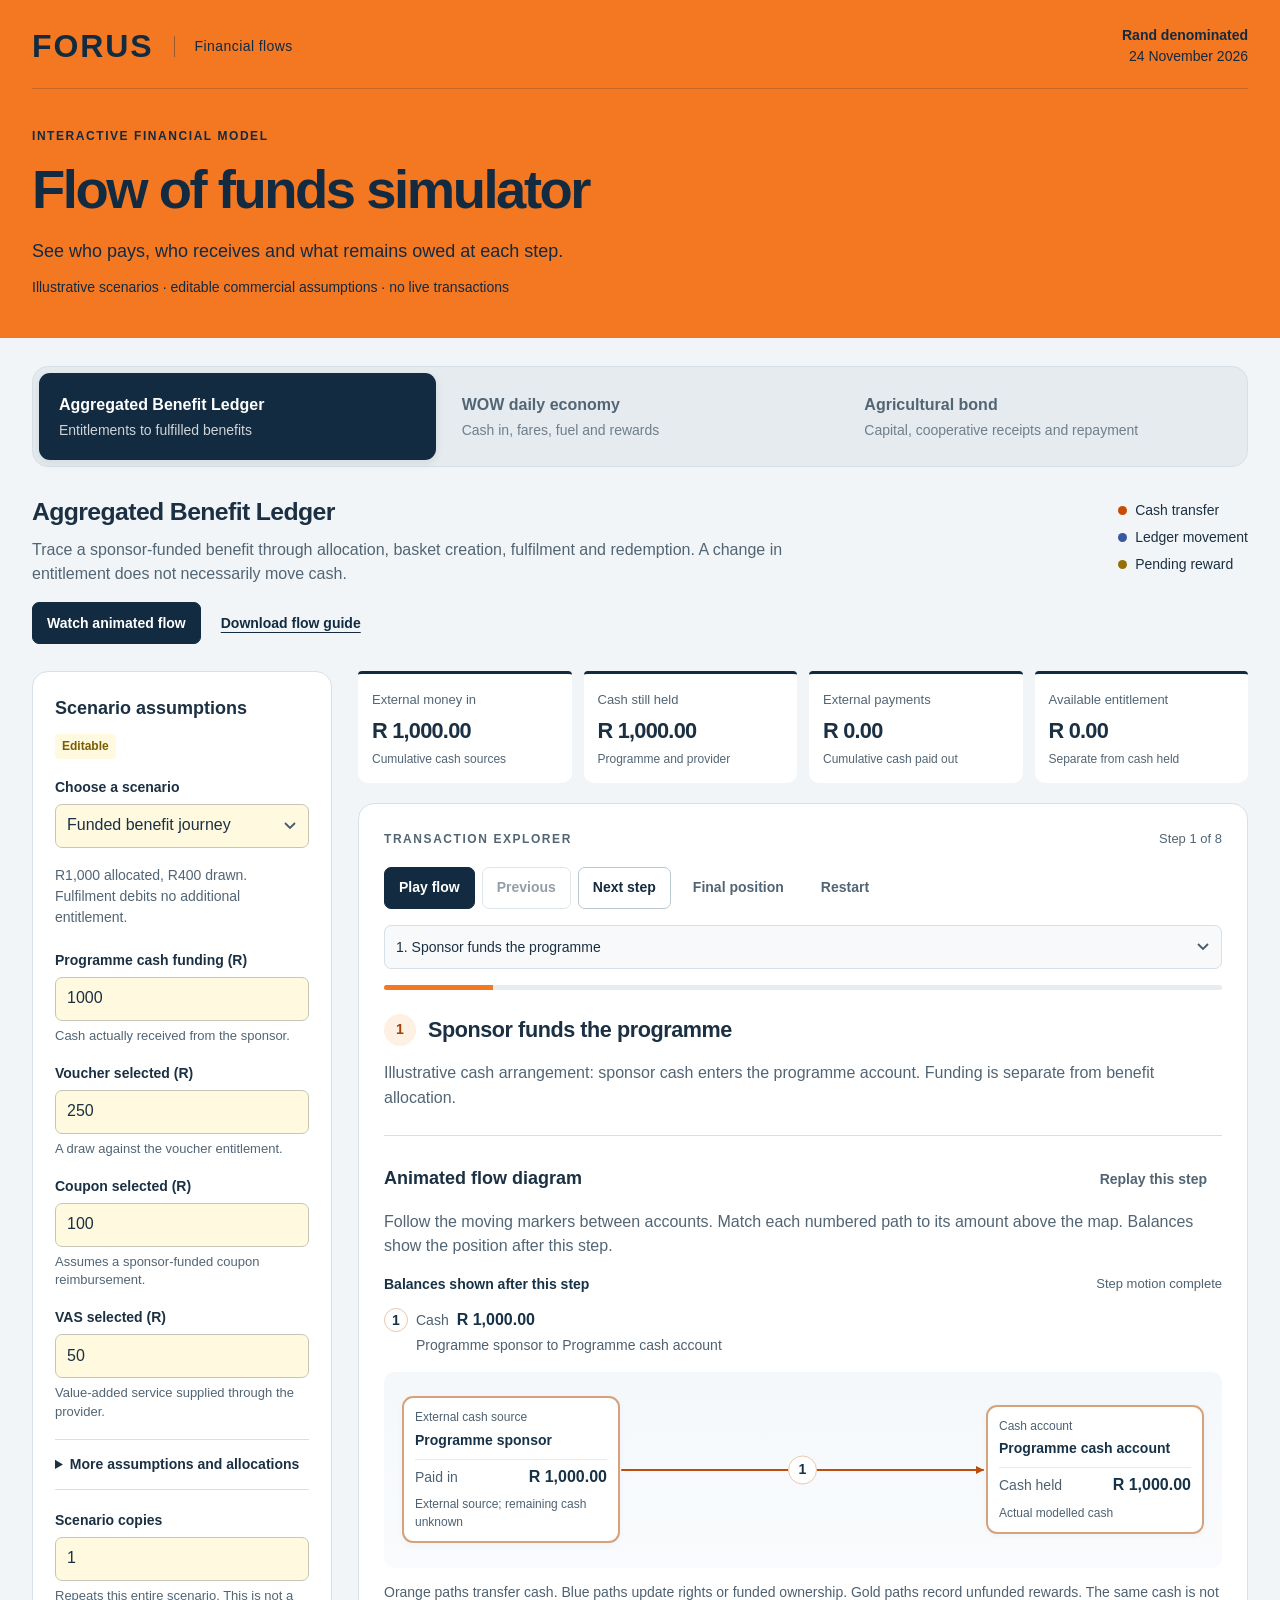
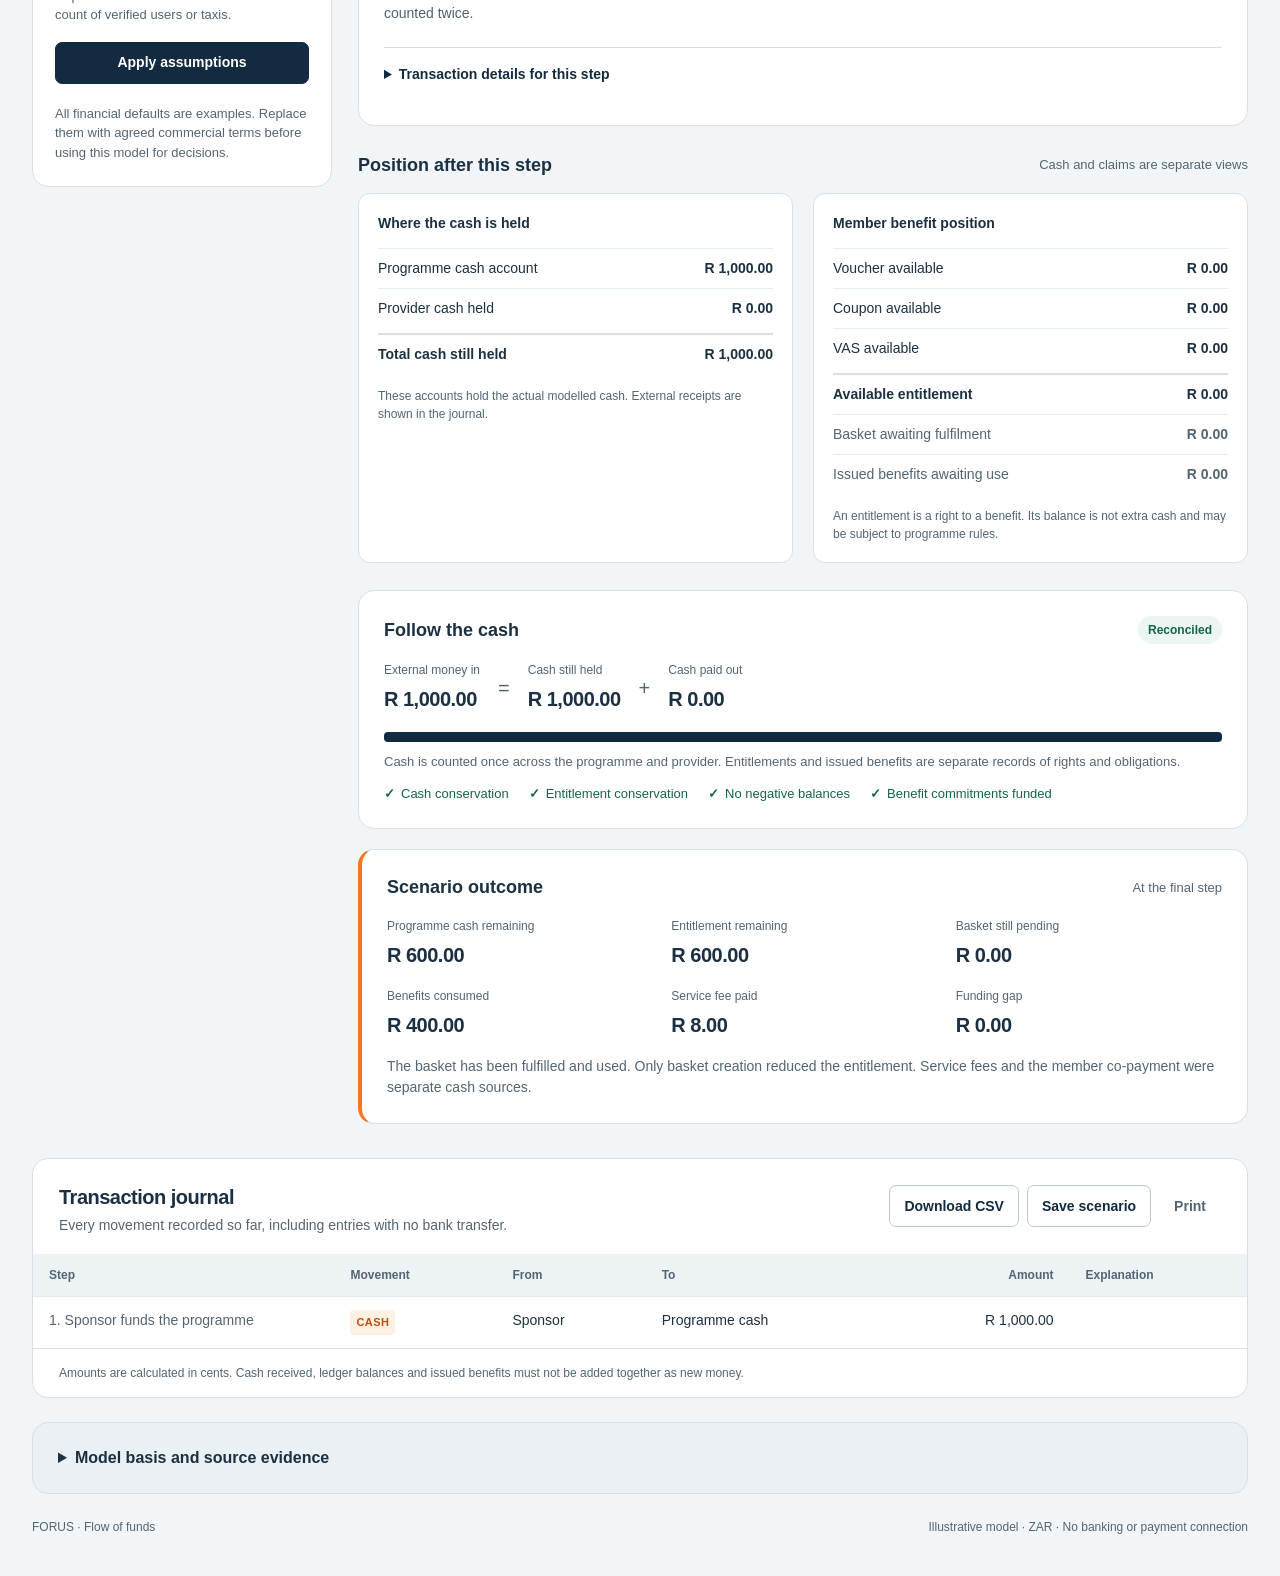
==== index.html @ b3a37498 "Publish the FORUS Flow of Funds Simulator on GitHub Pages" ====
<!doctype html>
<html lang="en-ZA">
<head>
  <meta charset="utf-8">
  <meta name="viewport" content="width=device-width, initial-scale=1">
  <meta name="theme-color" content="#f47721">
  <meta name="description" content="Explore the actual movement of money and the separate ledger movements in illustrative FORUS benefit, WOW and agricultural bond scenarios.">
  <title>FORUS Flow of Funds Simulator</title>
  <link rel="stylesheet" href="styles.css">
  <link rel="stylesheet" href="diagram.css">
  <script src="model.js" defer></script>
  <script src="bond-model.js" defer></script>
  <script src="diagram.js" defer></script>
  <script src="app.js" defer></script>
</head>
<body>
<header class="masthead">
  <div class="header-inner">
    <a class="brand" href="#benefit" aria-label="FORUS funds flow simulator">FORUS<span>Financial flows</span></a>
    <div class="header-context"><span id="header-currency">Rand denominated</span><span>24 November 2026</span></div>
  </div>
  <div class="hero">
    <p class="eyebrow">Interactive financial model</p>
    <h1>Flow of funds simulator</h1>
    <p class="hero-sub">See who pays, who receives and what remains owed at each step.</p>
    <p class="disclosure">Illustrative scenarios · editable commercial assumptions · no live transactions</p>
  </div>
</header>
<main class="workspace">
  <nav class="model-tabs" aria-label="Financial model">
    <button id="tab-benefit" class="model-tab active" type="button" data-model="benefit" aria-pressed="true"><span>Aggregated Benefit Ledger<small>Entitlements to fulfilled benefits</small></span></button>
    <button id="tab-wow" class="model-tab" type="button" data-model="wow" aria-pressed="false"><span>WOW daily economy<small>Cash in, fares, fuel and rewards</small></span></button>
    <button id="tab-bond" class="model-tab" type="button" data-model="bond" aria-pressed="false"><span>Agricultural bond<small>Capital, cooperative receipts and repayment</small></span></button>
  </nav>
  <section class="model-intro" aria-labelledby="model-heading">
    <div><h2 id="model-heading">Aggregated Benefit Ledger</h2><p id="model-description"></p><div class="intro-actions"><button id="watch-flow" class="button primary" type="button" aria-controls="flow-diagram">Watch animated flow</button><a id="guide-link" class="guide-link" href="docs/FORUS_Aggregated_Benefit_Ledger_Funds_Flow.docx" download>Download flow guide</a></div></div>
    <div class="model-key"><span><i class="key-dot cash"></i>Cash transfer</span><span><i class="key-dot ledger"></i>Ledger movement</span><span><i class="key-dot pending"></i><span id="pending-legend">Pending reward</span></span></div>
  </section>
  <div class="layout">
    <aside class="assumptions" aria-labelledby="assumption-heading">
      <div class="section-heading"><h3 id="assumption-heading">Scenario assumptions</h3><span class="editable-tag">Editable</span></div>
      <label class="field bond-view-field" id="bond-view-field" hidden><span>Bond view</span><select id="bond-view"><option value="portfolio">Five-year portfolio waterfall</option><option value="facility">Cooperative facility flow</option></select></label>
      <label class="field preset-field"><span>Choose a scenario</span><select id="preset-select"></select></label>
      <p class="field-help" id="preset-help"></p>
      <form id="inputs-form" novalidate>
        <div id="primary-inputs"></div>
        <details id="advanced-details"><summary>More assumptions and allocations</summary><div id="advanced-inputs"></div></details>
        <div class="field" id="multiplier-field"><label for="input-multiplier">Scenario copies</label><input id="input-multiplier" name="multiplier" type="number" min="1" max="100000" step="1" inputmode="numeric" value="1"><small>Repeats this entire scenario. This is not a count of verified users or taxis.</small></div>
        <button class="button primary apply-button" type="submit">Apply assumptions</button>
      </form>
      <div id="input-errors" class="validation-error" role="alert" hidden></div>
      <p id="dirty-message" class="dirty-message" aria-live="polite" hidden>Assumptions changed. Apply to recalculate.</p>
      <p class="assumption-note" id="assumption-note">All financial defaults are examples. Replace them with agreed commercial terms before using this model for decisions.</p>
    </aside>
    <div class="explorer">
      <section class="metric-grid" id="metrics" aria-label="Position at this step"></section>
      <section class="step-card" aria-labelledby="step-title">
        <div class="step-topline"><span class="section-label">Transaction explorer</span><span class="step-counter" id="step-counter"></span></div>
        <div class="step-controls">
          <button class="button primary" id="play-button" type="button">Play flow</button>
          <button class="button" id="previous-button" type="button">Previous</button>
          <button class="button" id="next-button" type="button">Next step</button>
          <button class="button quiet" id="finish-button" type="button">Final position</button>
          <button class="button quiet" id="reset-button" type="button">Restart</button>
        </div>
        <label class="step-picker"><span class="sr-only">Jump to a transaction step</span><select id="step-select"></select></label>
        <div class="progress-track" role="progressbar" id="step-progress" aria-label="Flow progress" aria-valuemin="0" aria-valuemax="100" aria-valuenow="0"><div id="progress-fill"></div></div>
        <div class="current-step" aria-live="polite" aria-atomic="true">
          <div class="step-heading-row"><span class="step-number" id="step-number">1</span><h3 id="step-title"></h3></div>
          <p id="step-description"></p>
        </div>
        <section class="flow-diagram-section" aria-labelledby="diagram-heading">
          <div class="diagram-heading-row"><h4 id="diagram-heading">Animated flow diagram</h4><button class="button quiet" id="replay-diagram" type="button">Replay this step</button></div>
          <p class="diagram-introduction">Follow the moving markers between accounts. Match each numbered path to its amount above the map. Balances show the position after this step.</p>
          <div id="flow-diagram"></div>
        </section>
        <details class="movement-details"><summary>Transaction details for this step</summary><div id="movement-lanes"></div></details>
      </section>
      <section class="position-section" aria-labelledby="position-heading">
        <div class="section-heading"><h3 id="position-heading">Position after this step</h3><span class="section-caption">Cash and claims are separate views</span></div>
        <div id="balance-panels" class="balance-panels"></div>
      </section>
      <section class="reconciliation" aria-labelledby="reconciliation-heading">
        <div class="section-heading"><h3 id="reconciliation-heading">Follow the cash</h3><span id="reconciliation-badge" class="status-badge"></span></div>
        <div id="cash-equation" class="cash-equation"></div>
        <div class="cash-bar" id="cash-bar" aria-label="Disposition of cumulative cash received"></div>
        <p id="reconciliation-note" class="secondary"></p>
        <div id="check-list" class="check-list"></div>
      </section>
      <section class="outcome" aria-labelledby="outcome-heading">
        <div class="section-heading"><h3 id="outcome-heading">Scenario outcome</h3><span class="section-caption">At the final step</span></div>
        <div id="outcome-summary"></div>
      </section>
    </div>
  </div>
  <section class="annual-section" id="annual-section" aria-labelledby="annual-heading" hidden>
    <div class="journal-header"><div><h2 id="annual-heading">Five-year waterfall</h2><p id="annual-description"></p></div><span class="annual-units">USD · Full scenario</span></div>
    <div id="annual-summary" class="annual-summary"></div>
    <div class="table-scroll"><table class="annual-table"><thead id="annual-head"></thead><tbody id="annual-body"></tbody></table></div>
    <p class="journal-footnote" id="annual-footnote"></p>
  </section>
  <section class="journal-section" aria-labelledby="journal-heading">
    <div class="journal-header"><div><h2 id="journal-heading">Transaction journal</h2><p>Every movement recorded so far, including entries with no bank transfer.</p></div><div class="export-actions"><button class="button" id="export-csv" type="button">Download CSV</button><button class="button" id="export-json" type="button">Save scenario</button><button class="button quiet" id="print-button" type="button">Print</button></div></div>
    <div class="table-scroll"><table class="journal-table"><thead><tr><th>Step</th><th>Movement</th><th>From</th><th>To</th><th class="amount-cell">Amount</th><th>Explanation</th></tr></thead><tbody id="journal-body"></tbody></table></div>
    <p class="journal-footnote">Amounts are calculated in cents. Cash received, ledger balances and issued benefits must not be added together as new money.</p>
  </section>
  <details class="method-section"><summary>Model basis and source evidence</summary><div id="source-content"></div></details>
  <footer class="page-footer"><span>FORUS · Flow of funds</span><span id="footer-currency">Illustrative model · ZAR · No banking or payment connection</span></footer>
</main>
<noscript>This simulator requires JavaScript. No payments are processed.</noscript>
</body>
</html>
---- styles.css ----
:root{--orange:#f47721;--orange-dark:#a34106;--navy:#122b40;--ink:#1b3042;--muted:#526574;--border:#d7e0e7;--background:#f2f5f7;--panel:#fff;--cash:#c64d06;--cash-soft:#fff0e4;--ledger:#3658a0;--ledger-soft:#eef2fb;--pending:#94700b;--pending-soft:#fff7d7;--good:#17634b;--good-soft:#eaf6ef;--error:#9a2525;--input:#fff9df;--radius:16px}*{box-sizing:border-box}html{scroll-behavior:smooth}body{margin:0;background:var(--background);color:var(--ink);font:400 16px/1.5 Arial,Helvetica,sans-serif}button,input,select{font:inherit}button,a,input,select,summary{touch-action:manipulation}button,a{-webkit-tap-highlight-color:transparent}button:focus-visible,a:focus-visible,input:focus-visible,select:focus-visible,summary:focus-visible{outline:3px solid #345d9b;outline-offset:3px}button{cursor:pointer}button:disabled{cursor:default;opacity:.45}a{color:inherit}h1,h2,h3,p{margin-top:0}h1{font-size:clamp(2rem,4.4vw,3.4rem);line-height:1.1;letter-spacing:-.045em;margin-bottom:18px}h2{font-size:1.55rem;line-height:1.25;letter-spacing:-.025em;margin-bottom:10px}h3{font-size:1.125rem;line-height:1.35;margin-bottom:0}p{margin-bottom:14px}small{font-size:.875rem;line-height:1.45}.masthead{background:var(--orange);color:var(--navy)}.header-inner,.hero,.workspace{width:min(1360px,calc(100% - 64px));margin:auto}.header-inner{padding:25px 0 21px;display:flex;align-items:center;justify-content:space-between;border-bottom:1px solid #152c4033;gap:24px}.brand{text-decoration:none;font-size:2rem;font-weight:800;letter-spacing:.06em;line-height:1;display:flex;align-items:center;gap:20px}.brand span{font-size:.875rem;font-weight:400;letter-spacing:.03em;border-left:1px solid #17304466;padding-left:20px;line-height:1.5}.header-context{text-align:right;font-size:.875rem;font-weight:700}.header-context span{display:block;font-weight:400}.hero{padding-top:38px;padding-bottom:40px}.eyebrow,.section-label{text-transform:uppercase;font-size:.75rem;font-weight:700;letter-spacing:.13em;margin-bottom:15px}.hero-sub{font-size:1.125rem;margin-bottom:12px;max-width:720px}.disclosure{font-size:.875rem;line-height:1.5;margin-bottom:0}.workspace{padding-top:28px}.model-tabs{display:grid;grid-template-columns:1fr 1fr;background:#e5ebef;border:1px solid var(--border);padding:6px;border-radius:var(--radius);gap:6px}.model-tab{display:flex;gap:17px;align-items:center;text-align:left;color:var(--muted);border:0;padding:20px;background:transparent;border-radius:11px;font-weight:700;font-size:1rem}.model-tab.active{background:var(--navy);color:#fff;box-shadow:0 3px 10px #122b4015}.model-tab small{display:block;font-weight:400;opacity:.8;margin-top:3px}.tab-index{font-size:.875rem;display:grid;place-items:center;min-width:36px;min-height:36px;border:1px solid currentColor;border-radius:50%;opacity:.8}.model-intro{display:flex;align-items:flex-start;justify-content:space-between;gap:30px;padding:30px 0 26px}.model-intro p{max-width:760px;margin-bottom:0;color:var(--muted)}.model-key{display:flex;flex-direction:column;gap:6px;flex-shrink:0;font-size:.875rem;padding-top:3px}.model-key span{display:flex;align-items:center;gap:8px}.key-dot{width:9px;height:9px;display:inline-block;border-radius:50%}.key-dot.cash{background:var(--cash)}.key-dot.ledger{background:var(--ledger)}.key-dot.pending{background:var(--pending)}.layout{display:grid;grid-template-columns:300px minmax(0,1fr);gap:26px;align-items:start}.assumptions{background:var(--panel);padding:24px 22px;border:1px solid var(--border);border-radius:var(--radius)}.section-heading{display:flex;justify-content:space-between;align-items:center;gap:14px;margin-bottom:18px;flex-wrap:wrap}.editable-tag{font-size:.75rem;line-height:1.2;font-weight:700;color:#795d00;background:var(--input);padding:5px 7px;border-radius:4px}.field{display:block;margin:0 0 17px;min-width:0}.field>span,.field>label,.field label{font-size:.875rem;display:block;font-weight:700;margin-bottom:6px}.field small{display:block;color:var(--muted);margin-top:6px;font-size:.8125rem}.field input,.field select,.step-picker select{display:block;width:100%;min-width:0;border:1px solid #c7c6b5;border-radius:7px;background:var(--input);color:var(--ink);padding:10px 11px;min-height:44px;line-height:1.3}.field select,.step-picker select{appearance:none;padding-right:35px;background-image:url("data:image/svg+xml,%3Csvg xmlns='http://www.w3.org/2000/svg' width='12' height='8'%3E%3Cpath d='m1 1 5 5 5-5' fill='none' stroke='%23475b6d' stroke-width='1.8'/%3E%3C/svg%3E");background-repeat:no-repeat;background-position:right 12px center}.field-help{font-size:.875rem;color:var(--muted);margin:0 0 22px}.field-grid{display:grid;grid-template-columns:1fr 1fr;gap:12px}.field-grid .field{margin-bottom:15px}.assumptions details{border-top:1px solid var(--border);border-bottom:1px solid var(--border);padding:14px 0;margin:7px 0 20px}.assumptions summary{font-weight:700;font-size:.875rem;cursor:pointer}.assumptions details[open] summary{margin-bottom:18px}.input-group-title{margin:6px 0 14px;font-size:.875rem;font-weight:700;color:var(--muted)}.button{display:inline-flex;align-items:center;justify-content:center;gap:8px;min-height:42px;border:1px solid #bac8d1;background:#fff;color:var(--navy);border-radius:7px;padding:9px 14px;font-weight:700;font-size:.875rem;line-height:1.35;white-space:normal}.button:hover:not(:disabled){background:#f0f4f7}.button.primary{background:var(--navy);color:#fff;border-color:var(--navy)}.button.primary:hover:not(:disabled){background:#294558}.button.quiet{border-color:transparent;background:transparent;color:var(--muted)}.button.quiet:hover:not(:disabled){background:#e9eef2}.apply-button{width:100%}.assumption-note{font-size:.8125rem;color:var(--muted);margin:20px 0 0}.dirty-message{color:#805600;font-size:.875rem;margin:15px 0 0}.validation-error{background:#fff2f2;border-left:3px solid var(--error);padding:13px;color:var(--error);font-size:.875rem;margin-top:16px}.validation-error ul{padding-left:18px;margin:0}.explorer{min-width:0}.metric-grid{display:grid;grid-template-columns:repeat(4,minmax(0,1fr));gap:12px;margin-bottom:20px}.metric{border-top:3px solid var(--navy);background:#fff;padding:16px 14px 15px;border-radius:4px 4px 10px 10px;min-width:0}.metric-label{display:block;color:var(--muted);font-size:.8125rem;margin-bottom:7px;min-height:20px}.metric-value{font-size:clamp(1.05rem,1.7vw,1.65rem);font-weight:700;letter-spacing:-.035em;display:block;overflow-wrap:anywhere;font-variant-numeric:tabular-nums;line-height:1.25}.metric-note{font-size:.75rem;color:var(--muted);display:block;margin-top:6px}.step-card,.reconciliation,.outcome{background:var(--panel);border:1px solid var(--border);border-radius:var(--radius);padding:25px}.step-topline{display:flex;justify-content:space-between;align-items:center;gap:15px}.step-topline .section-label{margin-bottom:0;color:var(--muted)}.step-counter{font-size:.8125rem;color:var(--muted);white-space:nowrap}.step-controls{display:flex;flex-wrap:wrap;gap:7px;margin-top:18px;margin-bottom:16px}.step-picker select{background-color:#f7f9fa;border-color:var(--border);font-size:.875rem}.progress-track{height:5px;background:#e6edf1;border-radius:3px;margin:16px 0 24px;overflow:hidden}.progress-track>div{height:100%;background:var(--orange);transition:width .25s ease;min-width:0}.step-heading-row{display:flex;gap:12px;align-items:center;margin-bottom:14px}.step-heading-row h3{font-size:1.35rem;letter-spacing:-.02em}.step-number{display:grid;place-items:center;min-width:32px;height:32px;border-radius:50%;background:var(--cash-soft);color:var(--orange-dark);font-size:.875rem;font-weight:700}.current-step>p{color:var(--muted);margin-bottom:22px;line-height:1.6}.movement-lane{margin-top:20px}.lane-label{font-size:.8125rem;font-weight:700;display:flex;align-items:center;gap:8px;margin-bottom:10px}.lane-label.cash{color:var(--cash)}.lane-label.ledger{color:var(--ledger)}.lane-label.pending{color:var(--pending)}.lane-label .key-dot{width:7px;height:7px}.transfer{display:grid;grid-template-columns:minmax(0,1fr) minmax(90px,.5fr) minmax(0,1fr);align-items:center;gap:10px;padding:14px 16px;background:#f4f7f9;border-radius:8px;margin-bottom:9px}.transfer.cash{background:var(--cash-soft)}.transfer.ledger{background:var(--ledger-soft)}.transfer.pending{background:var(--pending-soft)}.transfer-party{font-size:.875rem;line-height:1.4;overflow-wrap:anywhere}.transfer-party small{display:block;text-transform:uppercase;font-size:.625rem;letter-spacing:.1em;color:var(--muted);margin-bottom:4px}.transfer-route{text-align:center;color:var(--navy);position:relative;min-width:0}.transfer-route strong{display:block;font-size:.95rem;line-height:1.3;font-variant-numeric:tabular-nums;overflow-wrap:anywhere}.route-line{display:block;height:1px;background:currentColor;position:relative;margin:9px 8px 4px;opacity:.55}.route-line:after{content:"";width:5px;height:5px;border-right:1px solid currentColor;border-top:1px solid currentColor;transform:rotate(45deg);position:absolute;right:0;top:-2px}.transfer-note{grid-column:1/-1;font-size:.8125rem;color:var(--muted);margin:0;line-height:1.45}.no-movement{font-size:.875rem;color:var(--muted);padding:13px 0;margin-bottom:0;border-bottom:1px solid var(--border)}.balance-panels{display:grid;grid-template-columns:1fr 1fr;gap:20px}.position-section{margin:27px 0}.position-section .section-heading{margin-bottom:16px}.section-caption{font-size:.8125rem;color:var(--muted)}.balance-panel{background:#fff;border:1px solid var(--border);border-radius:12px;padding:19px}.balance-panel h4{font-size:.875rem;margin:0 0 14px;font-weight:700}.balance-row{display:flex;justify-content:space-between;gap:14px;padding:9px 0;border-top:1px solid #e6edf1;font-size:.875rem;align-items:start}.balance-row strong{font-weight:700;font-variant-numeric:tabular-nums;white-space:nowrap}.balance-row span{min-width:0}.balance-row.secondary-row{color:var(--muted)}.balance-row.total-row{font-weight:700;border-top:2px solid var(--border);margin-top:5px}.panel-note{font-size:.75rem;color:var(--muted);margin:13px 0 0}.reconciliation{margin-bottom:20px}.status-badge{font-size:.75rem;font-weight:700;display:inline-block;border-radius:20px;padding:5px 10px;background:var(--good-soft);color:var(--good)}.status-badge.warn{background:var(--pending-soft);color:#7b5c04}.cash-equation{display:flex;align-items:center;gap:18px;flex-wrap:wrap}.equation-value{display:flex;flex-direction:column;gap:4px}.equation-value small{font-size:.75rem;color:var(--muted)}.equation-value strong{font-size:1.25rem;font-variant-numeric:tabular-nums;letter-spacing:-.025em}.equation-symbol{font-size:1.25rem;color:var(--muted)}.cash-bar{height:10px;border-radius:4px;overflow:hidden;display:flex;background:#e6edf1;margin:18px 0 10px}.cash-bar .held{background:var(--navy)}.cash-bar .paid{background:var(--orange)}.secondary{font-size:.8125rem;color:var(--muted);line-height:1.55;margin:0 0 12px}.check-list{font-size:.8125rem;display:flex;gap:7px 20px;flex-wrap:wrap;color:var(--good)}.check-item.warn{color:#805600}.check-item:before{content:"✓";font-weight:700;margin-right:6px}.check-item.warn:before{content:"!"}.outcome{border-left:4px solid var(--orange)}.outcome-grid{display:grid;grid-template-columns:repeat(3,minmax(0,1fr));gap:18px}.outcome-item small{font-size:.75rem;color:var(--muted);display:block}.outcome-item strong{display:block;font-size:1.25rem;font-variant-numeric:tabular-nums;letter-spacing:-.025em;margin-top:5px;overflow-wrap:anywhere}.outcome-copy{font-size:.875rem;color:var(--muted);margin:16px 0 0}.journal-section{margin-top:34px;background:#fff;border:1px solid var(--border);border-radius:var(--radius);overflow:hidden}.journal-header{padding:26px 26px 18px;display:flex;justify-content:space-between;gap:20px;align-items:start}.journal-header h2{font-size:1.25rem;margin-bottom:5px}.journal-header p{font-size:.875rem;color:var(--muted);margin-bottom:0}.export-actions{display:flex;flex-wrap:wrap;gap:8px}.table-scroll{overflow-x:auto}.journal-table{border-collapse:collapse;width:100%;font-size:.875rem;min-width:730px}.journal-table th{font-size:.75rem;text-align:left;padding:12px 16px;background:#edf2f5;color:var(--muted);font-weight:700;white-space:nowrap}.journal-table td{vertical-align:top;padding:13px 16px;border-top:1px solid #e4ebf0;line-height:1.5}.journal-table td:first-child{color:var(--muted);max-width:170px}.journal-table .amount-cell{text-align:right;white-space:nowrap;font-variant-numeric:tabular-nums}.journal-table td:last-child{max-width:320px}.kind-tag{font-size:.6875rem;text-transform:uppercase;letter-spacing:.04em;font-weight:700;padding:4px 6px;border-radius:4px;white-space:nowrap;display:inline-block}.kind-tag.cash{background:var(--cash-soft);color:var(--cash)}.kind-tag.entitlement,.kind-tag.value{background:var(--ledger-soft);color:var(--ledger)}.kind-tag.pending{background:var(--pending-soft);color:#75590b}.journal-footnote{padding:15px 26px;margin:0;font-size:.75rem;color:var(--muted);border-top:1px solid var(--border)}.method-section{margin-top:24px;padding:23px 25px;border:1px solid var(--border);border-radius:var(--radius);background:#eaf0f4}.method-section summary{font-size:1rem;font-weight:700;cursor:pointer}.method-section[open] summary{margin-bottom:20px}.source-grid{display:grid;grid-template-columns:1fr 1fr;gap:30px;font-size:.875rem}.source-grid h4{font-size:.875rem;margin:0 0 10px}.source-grid p{color:var(--muted);margin-bottom:12px}.source-grid ul{padding-left:19px;color:var(--muted);margin-top:0}.source-grid li{margin:0 0 8px}.page-footer{font-size:.75rem;color:var(--muted);display:flex;justify-content:space-between;gap:15px;padding:24px 0 40px}.sr-only{position:absolute!important;width:1px;height:1px;padding:0;overflow:hidden;clip:rect(0,0,0,0);white-space:nowrap;border:0}[hidden]{display:none!important}.checkbox-field{display:flex;gap:10px;align-items:flex-start;font-size:.875rem;cursor:pointer;margin:15px 0 18px}.checkbox-field input{min-width:19px;width:19px;height:19px;accent-color:var(--navy);margin-top:2px}.checkbox-field small{display:block;color:var(--muted);margin-top:5px}.unavailable{padding:30px;border:1px solid var(--border);background:#fff;border-radius:12px}.flash{animation:stage-in .25s ease-out}@keyframes stage-in{from{transform:translateY(4px);opacity:.5}to{transform:translateY(0);opacity:1}}@media(prefers-reduced-motion:reduce){html{scroll-behavior:auto}.flash{animation:none}.progress-track>div{transition:none}}@media(min-width:1550px){.layout{grid-template-columns:320px minmax(0,1fr)}}@media(max-width:1100px){.header-inner,.hero,.workspace{width:calc(100% - 40px)}.layout{grid-template-columns:270px minmax(0,1fr);gap:20px}.assumptions{padding:20px 18px}.metric-grid{grid-template-columns:repeat(2,minmax(0,1fr));gap:10px}.metric-value{font-size:1.5rem}.step-card,.reconciliation,.outcome{padding:21px}.balance-panels{grid-template-columns:1fr}.model-intro{gap:20px}.outcome-grid{grid-template-columns:repeat(2,minmax(0,1fr))}.journal-header{flex-direction:column}}@media(max-width:790px){.layout{grid-template-columns:1fr}.assumptions{padding:22px}.model-intro{flex-direction:column;gap:16px}.model-key{flex-direction:row;gap:10px 20px;flex-wrap:wrap}.model-tabs{gap:5px}.model-tab{padding:15px 13px;gap:10px}.model-tab small{font-size:.75rem}.tab-index{min-width:29px;min-height:29px;font-size:.75rem}.field-grid{grid-template-columns:1fr 1fr}#primary-inputs{display:grid;grid-template-columns:1fr 1fr;column-gap:18px}#primary-inputs .full-width{grid-column:1/-1}.assumptions .preset-field{max-width:520px}.assumptions .field-help{max-width:700px}.assumptions #inputs-form>.field{max-width:350px}.apply-button{width:auto;min-width:200px}.balance-panels{grid-template-columns:1fr 1fr}.metric-grid{grid-template-columns:repeat(4,minmax(0,1fr))}.metric-value{font-size:1.25rem}.hero{padding-top:31px;padding-bottom:31px}.source-grid{grid-template-columns:1fr;gap:15px}.outcome-grid{grid-template-columns:repeat(3,minmax(0,1fr))}}@media(max-width:540px){.header-inner,.hero,.workspace{width:calc(100% - 28px)}.header-inner{padding:21px 0 18px}.brand{font-size:1.6rem;gap:12px}.brand span{display:none}.header-context{font-size:.75rem}.hero h1{font-size:2.1rem}.hero-sub{font-size:1rem}.eyebrow{font-size:.6875rem;margin-bottom:13px}.disclosure{font-size:.75rem;max-width:310px}.workspace{padding-top:18px}.model-tabs{grid-template-columns:1fr}.model-tab{padding:14px}.model-tab small{font-size:.8125rem}.model-intro{padding:24px 0 22px}.model-intro h2{font-size:1.35rem}.model-intro p{font-size:.9375rem}.model-key{font-size:.75rem;gap:9px 14px}.assumptions{padding:20px 17px}.metric-grid{grid-template-columns:1fr 1fr}.metric-label{font-size:.75rem}.metric-value{font-size:1.4rem}.step-card,.reconciliation,.outcome{padding:20px 16px}.step-controls{gap:7px}.step-controls .button{padding:9px 12px;min-height:44px}.step-topline .section-label{font-size:.6875rem}.step-heading-row h3{font-size:1.2rem}.current-step>p{font-size:.9375rem}.balance-panels{grid-template-columns:1fr}.balance-row{font-size:.875rem}.position-section .section-heading{gap:7px}.cash-equation{gap:10px}.equation-value strong{font-size:1.1rem}.equation-value small{font-size:.6875rem}.outcome-grid{grid-template-columns:1fr 1fr}.outcome-item strong{font-size:1.15rem}.journal-header{padding:22px 17px 18px}.export-actions{gap:6px}.export-actions .button{font-size:.8125rem;padding:9px 11px;min-height:44px}.journal-footnote{padding:14px 17px}.method-section{padding:20px 17px}.page-footer{flex-direction:column;gap:6px;font-size:.75rem}.transfer{padding:13px 12px;grid-template-columns:minmax(0,1fr) minmax(80px,.7fr) minmax(0,1fr);gap:8px}.transfer-party{font-size:.875rem}.transfer-route strong{font-size:.875rem}.transfer-party small{font-size:.5625rem}.field small{font-size:.75rem}.section-heading h3{font-size:1.05rem}}@media(max-width:370px){#primary-inputs{grid-template-columns:1fr}.field-grid{grid-template-columns:1fr}.transfer{grid-template-columns:1fr;text-align:center;gap:8px}.transfer-party small{display:inline;margin-right:7px}.transfer-route{padding:3px 0}.route-line{height:16px;width:1px;margin:7px auto 0}.route-line:after{right:-2px;top:auto;bottom:0;transform:rotate(135deg)}.transfer-note{grid-column:auto}.cash-equation{display:grid;grid-template-columns:1fr}.equation-symbol{display:none}.equation-value{flex-direction:row;justify-content:space-between;align-items:center}.section-caption{font-size:.75rem}.model-key{gap:8px 10px}}@media print{body{font-size:11pt;background:#fff}.masthead{background:#fff;color:#000;border-bottom:2px solid #222}.header-inner,.hero,.workspace{width:100%}.header-inner{padding:10px 0}.hero{padding:16px 0}.hero h1{font-size:25pt}.hero-sub{font-size:12pt}.disclosure{font-size:9pt}.model-tabs,.assumptions,.step-controls,.step-picker,.progress-track,.export-actions,.method-section summary,.page-footer{display:none}.layout{display:block}.model-intro{padding:18px 0}.metric-grid{grid-template-columns:repeat(4,1fr)}.metric,.step-card,.balance-panel,.reconciliation,.outcome{break-inside:avoid;box-shadow:none;border:1px solid #ccc}.balance-panels{grid-template-columns:1fr 1fr}.journal-header{padding:15px}.journal-section{overflow:visible}.table-scroll{overflow:visible}.journal-table{min-width:0;font-size:8pt}.journal-table th,.journal-table td{padding:7px}.journal-table th{white-space:normal}.journal-table thead{display:table-header-group}.journal-table tr{break-inside:avoid}.journal-footnote{font-size:8pt}.method-section{break-before:page}.method-section:not([open]){display:none}.source-grid{grid-template-columns:1fr 1fr}.step-card{margin-bottom:20px}.transfer{background:#f3f3f3!important}.outcome-grid{grid-template-columns:repeat(3,1fr)}.cash-bar{print-color-adjust:exact;-webkit-print-color-adjust:exact}.no-movement{border-bottom:0}}

.guide-link{display:inline-flex;align-items:center;min-height:44px;margin-top:5px;font-size:.875rem;font-weight:700;color:var(--navy);text-underline-offset:4px}.guide-link:hover{color:var(--orange-dark)}
.intro-actions{display:flex;flex-wrap:wrap;align-items:center;gap:10px 20px;margin-top:15px}.intro-actions .guide-link{margin-top:0}.step-card{scroll-margin-top:20px}@media print{.intro-actions button{display:none}}

/* Keep the cash position readable on narrow mobile screens. */
@media(max-width:560px){
  .metric-label{font-size:.875rem}
  .transfer-party small{font-size:.75rem}
  .current-step>p{font-size:1rem}
  .cash-equation{display:grid;grid-template-columns:minmax(0,1fr);gap:14px}
  .equation-value{flex-direction:column;align-items:flex-start;gap:4px;min-width:0}
  .equation-symbol{display:none}
  .equation-value small{font-size:.875rem}
  .equation-value strong{font-size:1.25rem;overflow-wrap:anywhere}
}
@media(max-width:420px){
  .metric-grid,.outcome-grid{grid-template-columns:minmax(0,1fr)}
  .metric-value{font-size:1.5rem;line-height:1.3}
  .outcome-item strong{font-size:1.25rem}
}

/* The bond uses the same explorer, with its own currency and source scenarios. */
.model-tabs{grid-template-columns:repeat(3,minmax(0,1fr))}
#header-currency{font-weight:700}
.bond-view-field{padding-bottom:16px;border-bottom:1px solid var(--border)}
.bond-view-field select{background-color:#edf3f8;border-color:#b8c9d7}
.annual-section{margin-top:30px;background:#fff;border:1px solid var(--border);border-radius:var(--radius);overflow:hidden}
.annual-units{font-size:.875rem;color:var(--muted);white-space:nowrap}
.annual-summary{display:flex;flex-wrap:wrap;gap:10px 24px;padding:0 26px 20px;font-size:.875rem}
.annual-summary-item{max-width:100%;display:flex;flex-direction:column;gap:4px}
.annual-summary-item span{color:var(--muted)}
.annual-summary-item strong{font-size:1.125rem;font-variant-numeric:tabular-nums;overflow-wrap:anywhere}
.annual-summary-item.is-shortfall strong{color:#95441a}
.annual-table{border-collapse:collapse;width:100%;font-size:.875rem;min-width:1080px}
.annual-table th{font-size:.875rem;text-align:right;padding:13px 16px;background:#edf2f5;color:var(--muted);font-weight:700;line-height:1.45;white-space:normal}
.annual-table td{text-align:right;padding:14px 16px;border-top:1px solid #e4ebf0;line-height:1.5;font-variant-numeric:tabular-nums;white-space:nowrap}
.annual-table th:first-child,.annual-table td:first-child{text-align:left}
.annual-table tbody tr.is-current{background:#fff2e7}
.annual-table .shortfall-cell{color:#95441a;font-weight:700}
.annual-table .reserve-cell{color:#315caa}
.field textarea{display:block;width:100%;min-height:85px;border:1px solid #c7c6b5;border-radius:7px;background:var(--input);color:var(--ink);padding:10px 11px;font:inherit;resize:vertical}
.field .array-help{font-size:.8125rem;line-height:1.5}
.bond-distribution{margin:12px 0 18px;font-size:.875rem;color:var(--muted)}
@media(max-width:900px){.model-tab{padding:15px 12px;font-size:.9375rem}.model-tab small{font-size:.8125rem}}
@media(max-width:600px){.model-tabs{grid-template-columns:minmax(0,1fr)}.annual-summary{padding:0 17px 18px;display:grid;grid-template-columns:minmax(0,1fr);gap:14px}.annual-units{font-size:.875rem}}
@media print{.annual-section{overflow:visible;break-before:page}.annual-table{min-width:0;font-size:8pt}.annual-table th,.annual-table td{font-size:8pt;padding:7px}.annual-table thead{display:table-header-group}.annual-table tr{break-inside:avoid}}
---- diagram.css ----
/* Scoped participant network; the surrounding simulator owns page layout. */
.flow-diagram-section{margin-top:24px;padding-top:22px;border-top:1px solid var(--border,#d7e0e7)}
.diagram-heading-row{display:flex;justify-content:space-between;align-items:center;gap:16px;flex-wrap:wrap;margin-bottom:10px}
.diagram-heading-row h4{font-size:1.125rem;line-height:1.4;margin:0}
.diagram-introduction{font-size:1rem;color:var(--muted,#526574);margin:0 0 16px}
.movement-details{border-top:1px solid var(--border,#d7e0e7);margin-top:22px;padding-top:16px}
.movement-details summary{cursor:pointer;font-size:.875rem;font-weight:700;color:var(--navy,#122b40);min-height:36px}
.movement-details[open] summary{margin-bottom:12px}
.fd-root{--fd-cash:#bd4d0d;--fd-ledger:#315caa;--fd-pending:#936d02;--fd-ink:#173247;--fd-muted:#4e6171;--fd-border:#d0dce5;position:relative;min-width:0;width:100%;color:var(--fd-ink);font-size:16px}
.fd-meta{display:flex;align-items:center;justify-content:space-between;gap:8px 14px;flex-wrap:wrap;margin-bottom:14px;font-size:.875rem;line-height:1.45}
.fd-after{font-weight:700}
.fd-motion-state{font-size:.8125rem;color:var(--fd-muted)}
.fd-scroll-hint{display:none;font-size:.875rem;color:var(--fd-muted);margin:0 0 12px}
.fd-overflow .fd-scroll-hint{display:block}
.fd-scroll{max-width:100%;overflow-x:auto;overflow-y:hidden;overscroll-behavior-x:contain;border-radius:10px;background:linear-gradient(180deg,#f5f8fb 0%,#f9fbfd 100%);scrollbar-width:thin;scrollbar-color:#9fadb9 #e9eff4}
.fd-scroll:focus-visible{outline:3px solid #315caa;outline-offset:3px}
.fd-stage{position:relative;min-height:160px;margin:0 auto}
.fd-connectors{position:absolute;inset:0;overflow:visible;pointer-events:none}
.fd-node-layer{position:absolute;inset:0;pointer-events:none}
.fd-node{position:absolute;min-height:112px;padding:12px 12px 11px;background:#fff;border:1px solid var(--fd-border);border-radius:11px;box-shadow:0 2px 7px #163e5a0a;color:var(--fd-ink);box-sizing:border-box;overflow-wrap:anywhere}
.fd-node.is-active{border-width:2px;padding:11px 11px 10px}
.fd-node.is-context{background:#f7fafc;box-shadow:none;border-style:dashed}
.fd-role-cash.is-active,.fd-role-cash_source.is-active,.fd-role-cash_receipt.is-active{border-color:#d5a27c}
.fd-role-value.is-active,.fd-role-entitlement.is-active,.fd-role-asset.is-active,.fd-role-claim.is-active{border-color:#93acd6}
.fd-role-counterparty.is-active{border-color:#d5a27c}
.fd-role-pending.is-active{border-color:#c3a255;background:#fffbef}
.fd-role-event.is-active{border-color:#8a9bac;border-style:dashed;background:#f9fbfd}
.fd-node-role{font-size:.75rem;line-height:1.4;color:var(--fd-muted);margin-bottom:5px}
.fd-node-title{font-size:.875rem;font-weight:700;line-height:1.35;margin-bottom:9px}
.fd-node-value{font-size:.875rem;line-height:1.4;display:flex;justify-content:space-between;align-items:baseline;gap:6px;flex-wrap:wrap;border-top:1px solid #e4ebf1;padding-top:6px;margin-top:6px}
.fd-node-value span{color:var(--fd-muted)}
.fd-node-value strong{font-size:1rem;font-weight:700;line-height:1.35;font-variant-numeric:tabular-nums;white-space:normal;overflow-wrap:anywhere}
.fd-node-hint{font-size:.75rem;line-height:1.45;color:var(--fd-muted);margin:9px 0 0}
.fd-edge{fill:none;stroke-width:2;stroke-linecap:round;stroke-linejoin:round}
.fd-edge.cash{stroke:var(--fd-cash)}
.fd-edge.ledger{stroke:var(--fd-ledger)}
.fd-edge.pending{stroke:var(--fd-pending);stroke-dasharray:5 4}
.fd-arrow.cash{fill:var(--fd-cash)}
.fd-arrow.ledger{fill:var(--fd-ledger)}
.fd-arrow.pending{fill:var(--fd-pending)}
.fd-edge-label rect{fill:#fff;stroke:#d7e2e9;stroke-width:1}
.fd-edge-label text{fill:var(--fd-ink);font:700 14px Arial,Helvetica,sans-serif}
.fd-edge-label.cash rect{stroke:#edc7aa}
.fd-edge-label.ledger rect{stroke:#bed0ea}
.fd-edge-label.pending rect{stroke:#ddc793;fill:#fffdf5}
.fd-money-token circle,.fd-money-token rect{stroke:#fff;stroke-width:2}
.fd-money-token.cash circle{fill:var(--fd-cash)}
.fd-money-token.ledger rect{fill:var(--fd-ledger)}
.fd-money-token.pending rect{fill:var(--fd-pending)}
.fd-money-token text{fill:#fff;font:700 11px Arial,Helvetica,sans-serif}
.fd-static-note{font-size:.875rem;line-height:1.55;color:var(--fd-muted);margin:14px 0 0}
.fd-accessible{position:absolute;width:1px;height:1px;padding:0;margin:0;overflow:hidden;clip:rect(0,0,0,0);white-space:nowrap;border:0}
@media(max-width:560px){.diagram-heading-row{align-items:flex-start;gap:10px}.diagram-introduction{font-size:1rem}.fd-meta{display:block}.fd-motion-state{display:block;margin-top:5px}.fd-static-note{font-size:.875rem}.fd-node-title,.fd-node-value{font-size:.875rem}}
@media(prefers-reduced-motion:reduce){.fd-money-token{display:none}}
@media print{.diagram-heading-row button,.fd-motion-state,.fd-scroll-hint{display:none!important}.fd-scroll{overflow:visible;background:#fff}.fd-stage{margin:0;transform-origin:top left}.fd-root{break-inside:avoid}.fd-money-token{display:none}.fd-node{box-shadow:none}.fd-edge{stroke-width:2}.fd-accessible{position:static;width:auto;height:auto;clip:auto;white-space:normal;margin:14px 0 0;padding-left:20px;font-size:9pt}.fd-static-note{font-size:9pt}.movement-details{display:none}}

/* Amount labels stay outside the account map at every scale. */
.fd-movement-key{display:flex;flex-wrap:wrap;gap:8px 16px;margin:0 0 16px;max-width:100%;min-width:0}
.fd-key-item{display:flex;align-items:center;gap:7px;flex-wrap:wrap;max-width:100%;min-width:0;font-size:.875rem;line-height:1.5}
.fd-key-number{display:inline-grid;place-items:center;flex:0 0 24px;width:24px;height:24px;border:1px solid #d3dfe7;border-radius:50%;background:#fff;font-weight:700;color:var(--fd-ink)}
.fd-key-item.cash .fd-key-number{border-color:#edc7aa}
.fd-key-item.ledger .fd-key-number{border-color:#bed0ea}
.fd-key-item.pending .fd-key-number{border-color:#ddc793;background:#fffdf5}
.fd-key-kind{color:var(--fd-muted)}
.fd-key-item strong{font-size:1rem;font-variant-numeric:tabular-nums;overflow-wrap:anywhere;max-width:100%}
@media(max-width:560px){.fd-movement-key{display:grid;grid-template-columns:minmax(0,1fr);gap:8px}.fd-key-item{font-size:.875rem}}
@media print{.fd-movement-key{display:flex}.fd-key-item{font-size:9pt}.fd-key-item strong{font-size:10pt}}

.fd-key-item{display:grid;grid-template-columns:24px minmax(0,1fr);column-gap:8px;row-gap:3px;align-items:start;flex:1 1 250px}
.fd-key-number{grid-column:1;grid-row:1 / span 2}
.fd-key-head{grid-column:2;display:flex;align-items:baseline;gap:8px;flex-wrap:wrap;min-width:0}
.fd-key-route{grid-column:2;font-size:.875rem;line-height:1.45;color:var(--fd-muted);overflow-wrap:anywhere}
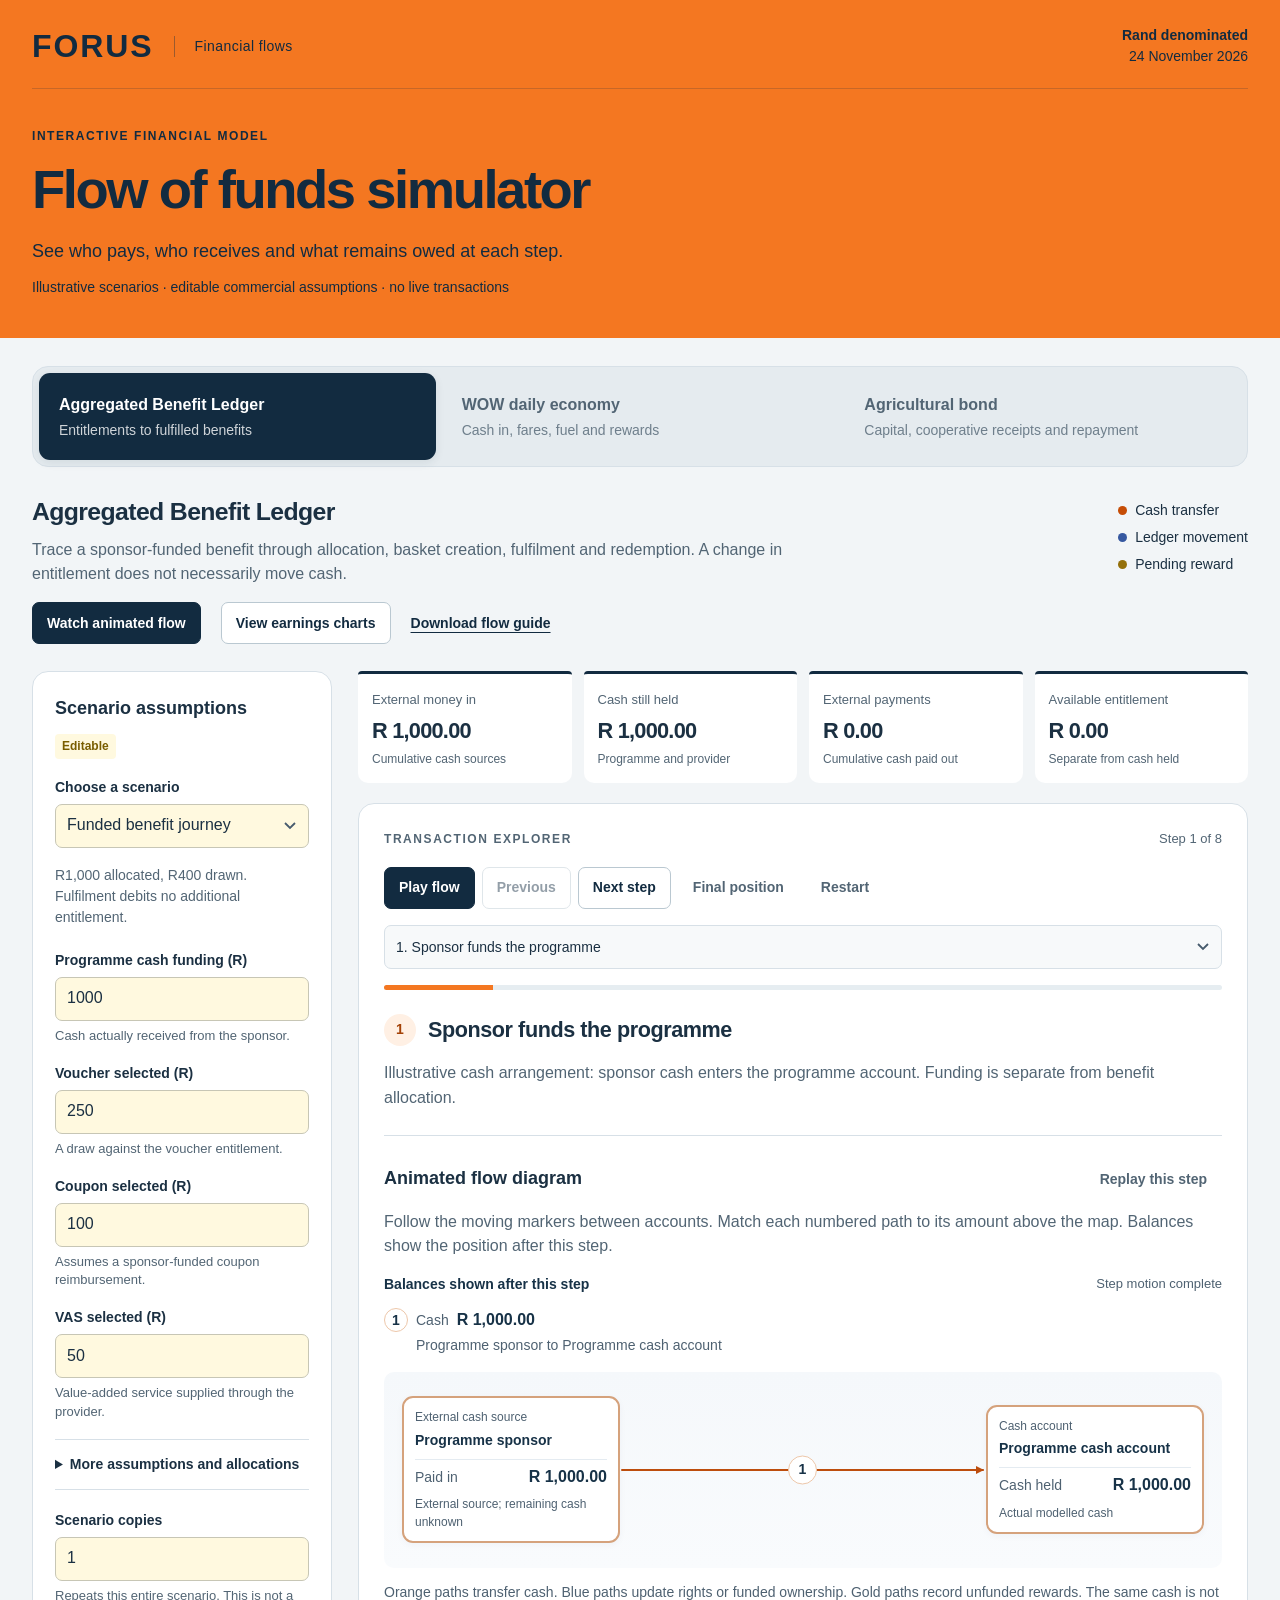
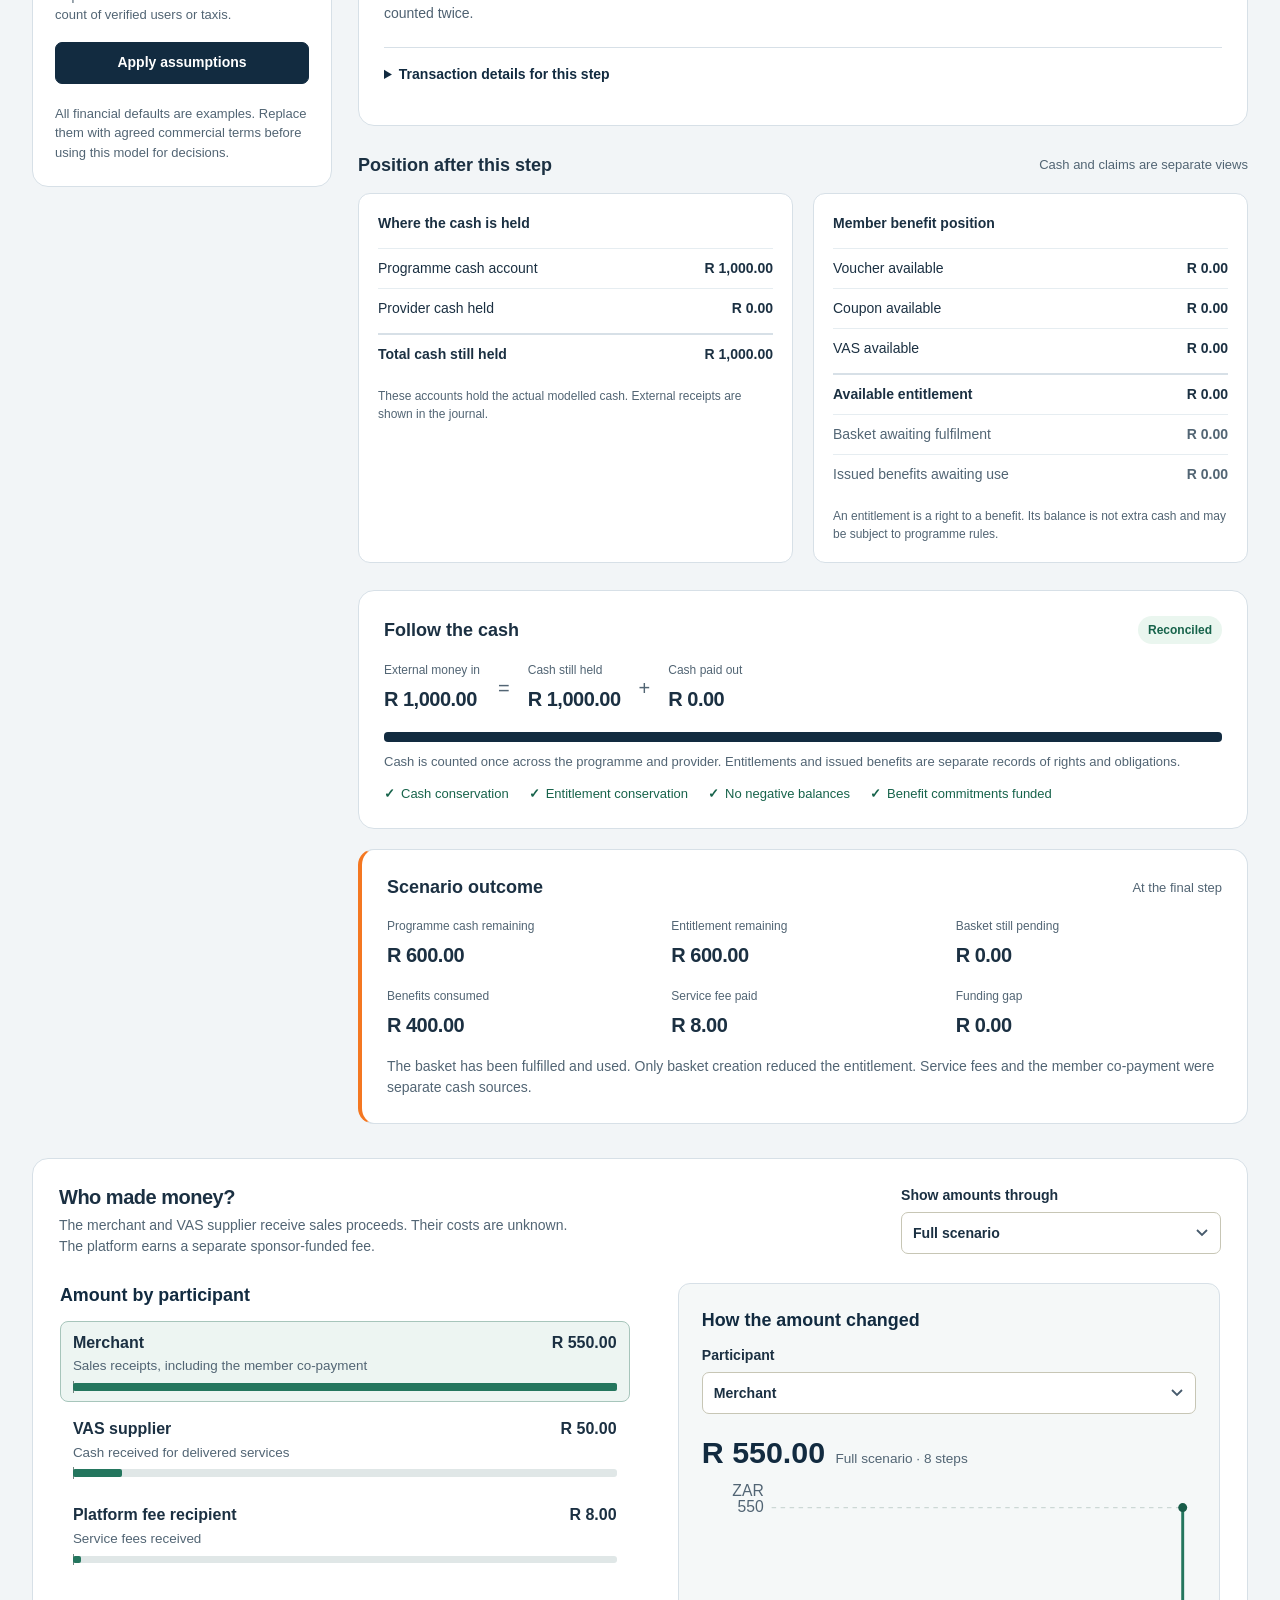
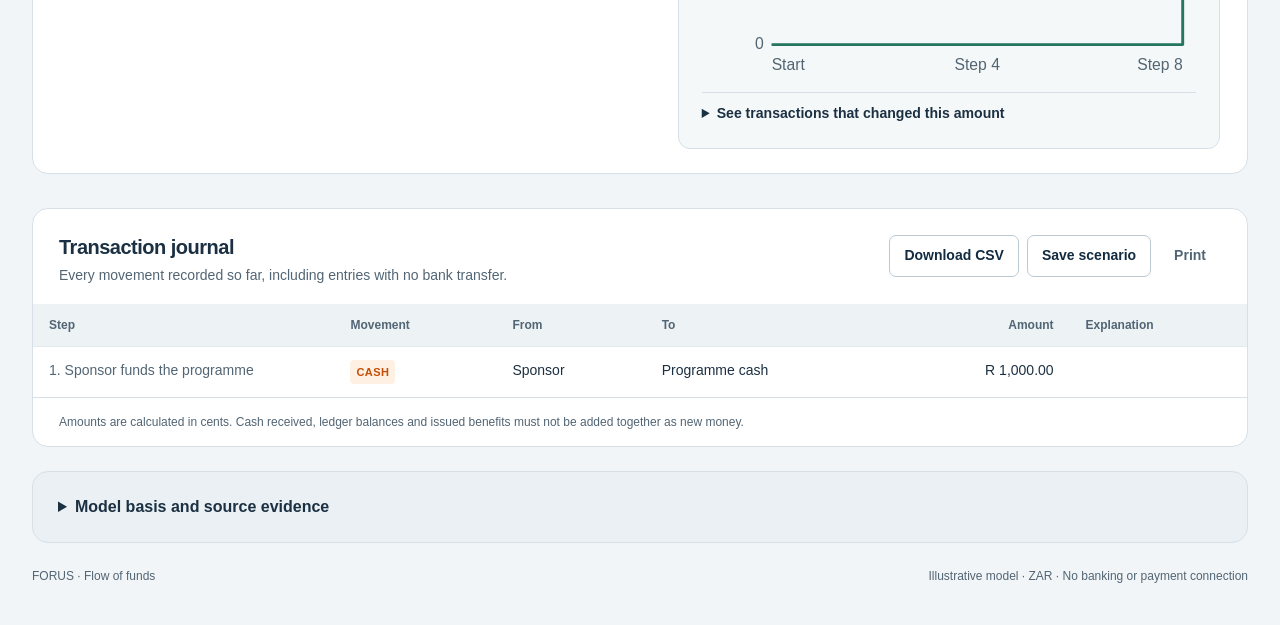
==== commit e7540693: "Chart participant earnings and receipts across simulator scenarios" ====
--- a/index.html
+++ b/index.html
@@ -6,12 +6,13 @@
   <meta name="theme-color" content="#f47721">
   <meta name="description" content="Explore the actual movement of money and the separate ledger movements in illustrative FORUS benefit, WOW and agricultural bond scenarios.">
   <title>FORUS Flow of Funds Simulator</title>
-  <link rel="stylesheet" href="styles.css">
+  <link rel="stylesheet" href="styles.css?v=earnings1">
   <link rel="stylesheet" href="diagram.css">
   <script src="model.js" defer></script>
   <script src="bond-model.js" defer></script>
   <script src="diagram.js" defer></script>
-  <script src="app.js" defer></script>
+  <script src="participant-charts.js" defer></script>
+  <script src="app.js?v=earnings1" defer></script>
 </head>
 <body>
 <header class="masthead">
@@ -33,7 +34,7 @@
     <button id="tab-bond" class="model-tab" type="button" data-model="bond" aria-pressed="false"><span>Agricultural bond<small>Capital, cooperative receipts and repayment</small></span></button>
   </nav>
   <section class="model-intro" aria-labelledby="model-heading">
-    <div><h2 id="model-heading">Aggregated Benefit Ledger</h2><p id="model-description"></p><div class="intro-actions"><button id="watch-flow" class="button primary" type="button" aria-controls="flow-diagram">Watch animated flow</button><a id="guide-link" class="guide-link" href="docs/FORUS_Aggregated_Benefit_Ledger_Funds_Flow.docx" download>Download flow guide</a></div></div>
+    <div><h2 id="model-heading">Aggregated Benefit Ledger</h2><p id="model-description"></p><div class="intro-actions"><button id="watch-flow" class="button primary" type="button" aria-controls="flow-diagram">Watch animated flow</button><button id="view-earnings" class="button" type="button" aria-controls="earnings">View earnings charts</button><a id="guide-link" class="guide-link" href="docs/FORUS_Aggregated_Benefit_Ledger_Funds_Flow.docx" download>Download flow guide</a></div></div>
     <div class="model-key"><span><i class="key-dot cash"></i>Cash transfer</span><span><i class="key-dot ledger"></i>Ledger movement</span><span><i class="key-dot pending"></i><span id="pending-legend">Pending reward</span></span></div>
   </section>
   <div class="layout">
@@ -93,6 +94,25 @@
       </section>
     </div>
   </div>
+  <section class="journal-section earnings" id="earnings" aria-labelledby="earnings-heading">
+    <div class="journal-header earnings-header">
+      <div><h2 id="earnings-heading" tabindex="-1">Who made money?</h2><p id="earnings-basis"></p></div>
+      <label class="field earnings-period">Show amounts through<select id="earnings-period"></select></label>
+    </div>
+    <div class="earnings-grid">
+      <div>
+        <h3>Amount by participant</h3>
+        <ul class="earnings-ranking" id="earnings-ranking"></ul>
+      </div>
+      <div class="earnings-trend">
+        <h3>How the amount changed</h3>
+        <label class="field">Participant<select id="earnings-person"></select></label>
+        <div class="earnings-readout"><strong id="earnings-amount"></strong><span id="earnings-through"></span></div>
+        <div id="earnings-plot"></div>
+        <details class="earnings-history"><summary>See transactions that changed this amount</summary><ol id="earnings-events"></ol></details>
+      </div>
+    </div>
+  </section>
   <section class="annual-section" id="annual-section" aria-labelledby="annual-heading" hidden>
     <div class="journal-header"><div><h2 id="annual-heading">Five-year waterfall</h2><p id="annual-description"></p></div><span class="annual-units">USD · Full scenario</span></div>
     <div id="annual-summary" class="annual-summary"></div>
--- a/styles.css
+++ b/styles.css
@@ -45,3 +45,57 @@
 @media(max-width:900px){.model-tab{padding:15px 12px;font-size:.9375rem}.model-tab small{font-size:.8125rem}}
 @media(max-width:600px){.model-tabs{grid-template-columns:minmax(0,1fr)}.annual-summary{padding:0 17px 18px;display:grid;grid-template-columns:minmax(0,1fr);gap:14px}.annual-units{font-size:.875rem}}
 @media print{.annual-section{overflow:visible;break-before:page}.annual-table{min-width:0;font-size:8pt}.annual-table th,.annual-table td{font-size:8pt;padding:7px}.annual-table thead{display:table-header-group}.annual-table tr{break-inside:avoid}}
+
+.earnings { scroll-margin-top: 1rem; }
+.earnings h3 { margin: 0 0 .85rem; font-size: 1.12rem; color: var(--navy); }
+.earnings-header { gap: 1.5rem; align-items: flex-start; }
+.earnings .earnings-header p { max-width: 68ch; }
+.earnings-header .earnings-period { flex: 0 1 20rem; margin: 0; min-width: 0; }
+.earnings .field { font-size: .88rem; font-weight: 700; }
+.earnings .field select { display: block; width: 100%; max-width: 100%; min-height: 42px; margin: .35rem 0 0; background-color: white; }
+.earnings-grid { display: grid; grid-template-columns: minmax(0, 1.05fr) minmax(0, 1fr); gap: clamp(1rem, 4vw, 3rem); align-items: start; padding: 0 clamp(1rem, 2.1vw, 1.7rem) 1.5rem; margin-top: .5rem; }
+.earnings-ranking, .earnings-history ol { list-style: none; margin: 0; padding: 0; }
+.earnings-ranking { display: grid; gap: .35rem; }
+.earnings-row { display: grid; grid-template-columns: minmax(0, 1fr) auto; gap: .18rem .65rem; width: 100%; padding: .65rem .75rem; border: 1px solid transparent; border-radius: .5rem; background: transparent; color: var(--ink); text-align: left; }
+.earnings-row[aria-pressed="true"] { background: #edf5f2; border-color: #a7c5bb; }
+.earnings-row:hover { border-color: #a7c5bb; }
+.earnings-name, .earnings-value { font-weight: 700; line-height: 1.3; }
+.earnings-value, .earnings-readout strong, .earnings-history strong { font-variant-numeric: tabular-nums; }
+.earnings-value { text-align: right; overflow-wrap: anywhere; }
+.earnings-row small { grid-column: 1 / -1; color: var(--muted); font-size: .84rem; }
+.earnings-track { position: relative; grid-column: 1 / -1; height: .48rem; margin-top: .27rem; background: #e0e7e7; border-radius: 3px; }
+.earnings-zero { position: absolute; top: -2px; bottom: -2px; border-left: 1px solid #738681; }
+.earnings-fill { position: absolute; top: 0; height: 100%; background: #24765e; border-radius: 2px; }
+.earnings-fill.negative { background: #af482a; }
+.earnings-value.negative, .earnings-readout .negative { color: #96391f; }
+.earnings-trend { min-width: 0; background: #f5f8f8; border: 1px solid var(--border); border-radius: 12px; padding: clamp(.9rem, 2vw, 1.45rem); }
+.earnings-trend .field { display: block; margin: 0; }
+.earnings-readout { display: flex; align-items: baseline; flex-wrap: wrap; gap: .1rem .65rem; margin: 1rem 0 .5rem; }
+.earnings-readout strong { color: var(--navy); font-size: clamp(1.3rem, 2.4vw, 1.9rem); overflow-wrap: anywhere; }
+.earnings-readout span, .earnings-line text { color: var(--muted); fill: var(--muted); }
+.earnings-readout span { font-size: .85rem; }
+.earnings-line { display: block; width: 100%; overflow: visible; }
+.earnings-line text { font: 14px Arial, sans-serif; }
+.earnings-line .axis { stroke: #80928e; }
+.earnings-line .grid { stroke: #ccd8d5; stroke-dasharray: 4 4; }
+.earnings-line path { fill: none; stroke: #24765e; stroke-width: 2.6; stroke-linejoin: round; }
+.earnings-line circle { fill: #185c49; }
+.earnings-empty { margin: 1rem 0; color: var(--muted); }
+.earnings-history { margin-top: .8rem; border-top: 1px solid var(--border); padding-top: .65rem; }
+.earnings-history summary { cursor: pointer; font-size: .88rem; font-weight: 700; }
+.earnings-history li { display: flex; align-items: baseline; justify-content: space-between; gap: .65rem; border-bottom: 1px solid var(--border); padding: .4rem 0; font-size: .85rem; }
+@media (max-width: 760px) {
+  .earnings-grid { grid-template-columns: minmax(0, 1fr); }
+  .earnings-header { display: block; }
+  .earnings-header .earnings-period { margin: .85rem 0 0; }
+}
+@media (max-width: 420px) {
+  .earnings-row { grid-template-columns: minmax(0, 1fr); }
+  .earnings-value { text-align: left; }
+}
+@media print {
+  .earnings-grid { display: block; }
+  .earnings-trend { margin-top: 1rem; }
+  .earnings-row, .earnings-trend { break-inside: avoid; }
+  .earnings-fill, .earnings-track { print-color-adjust: exact; }
+}
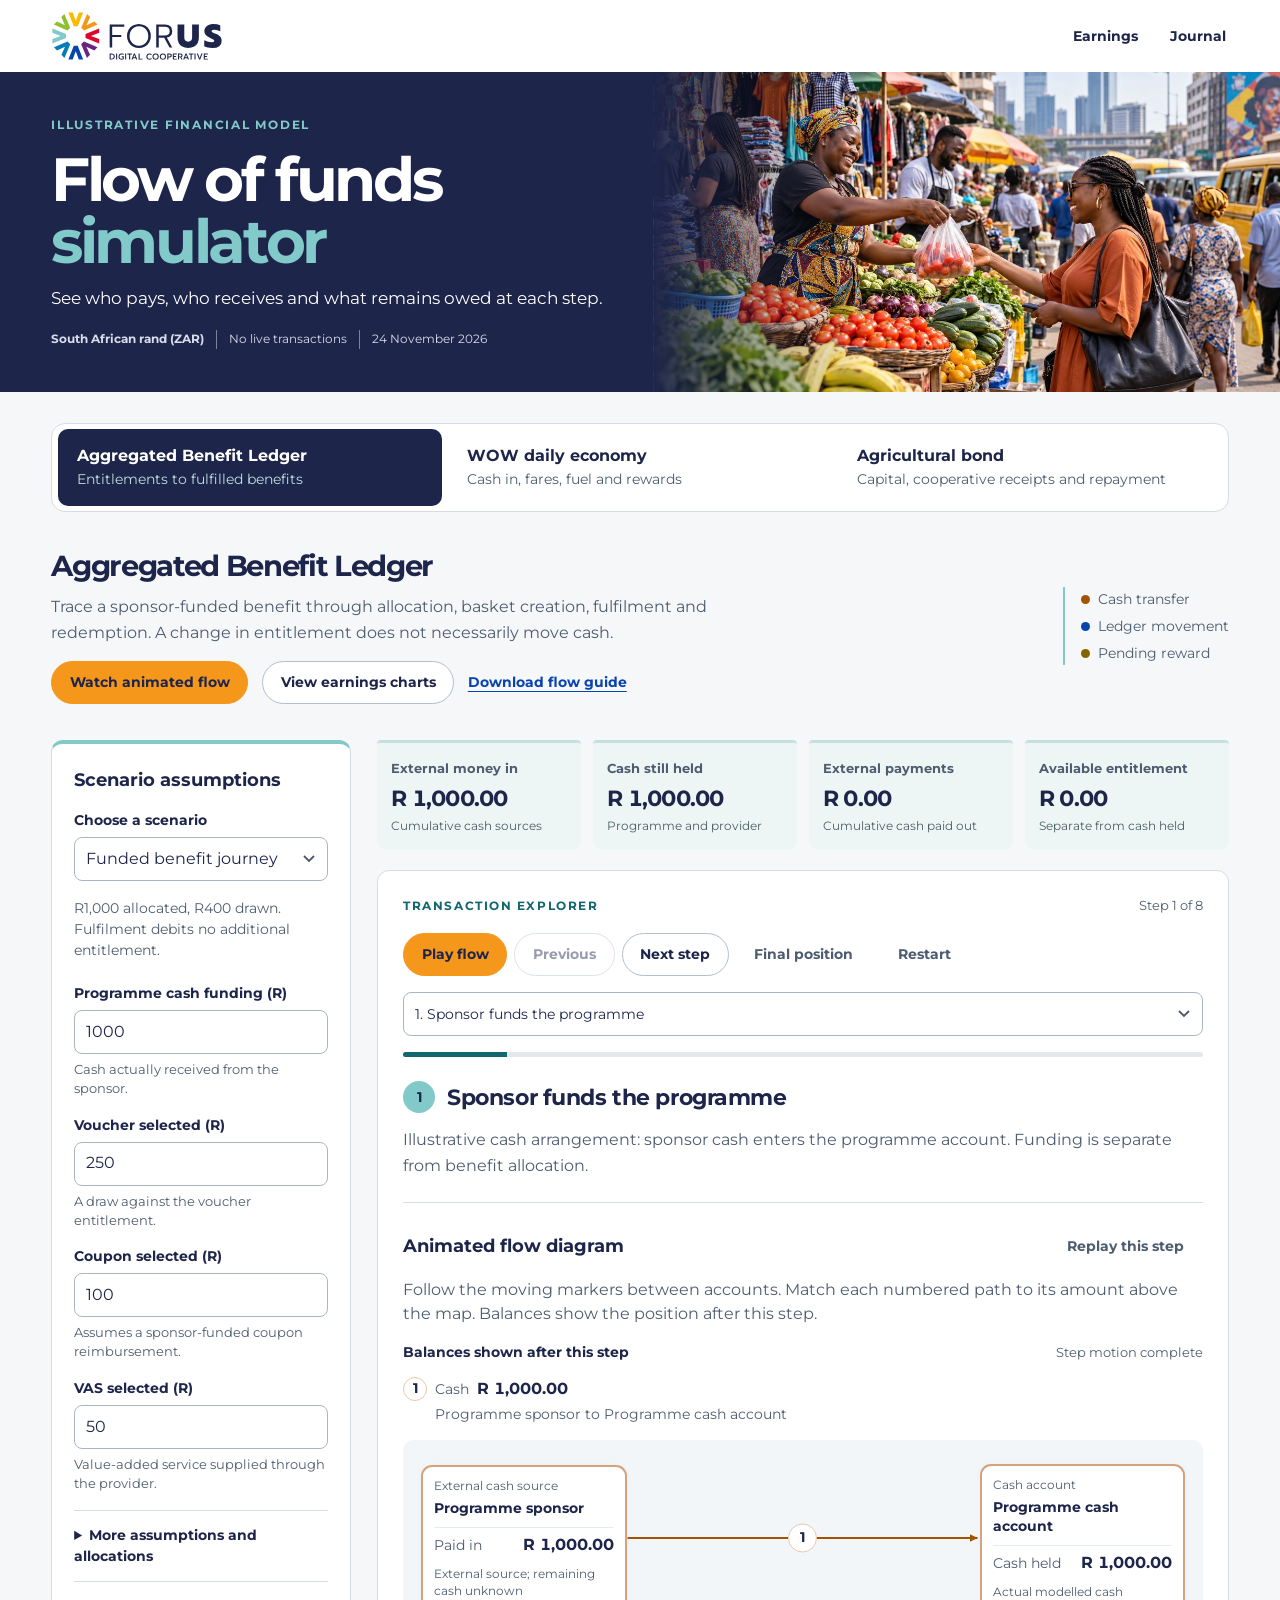
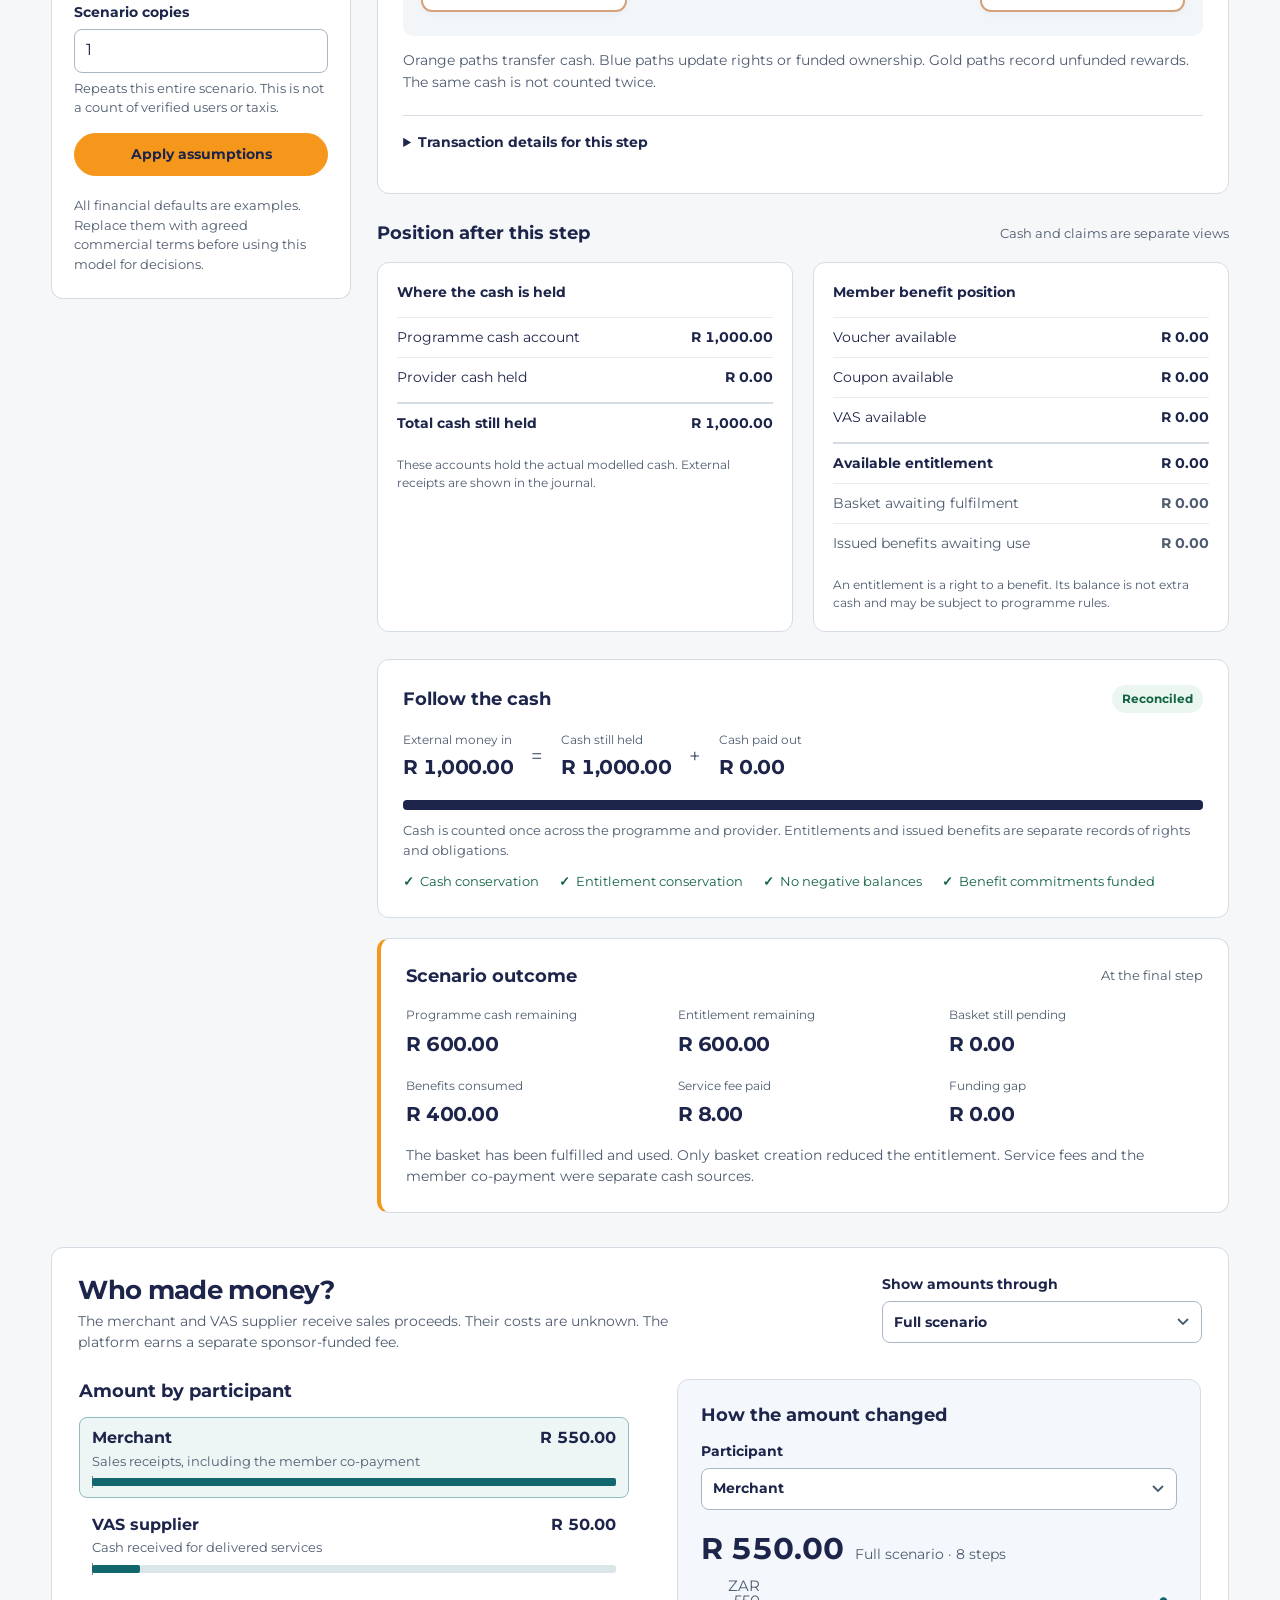
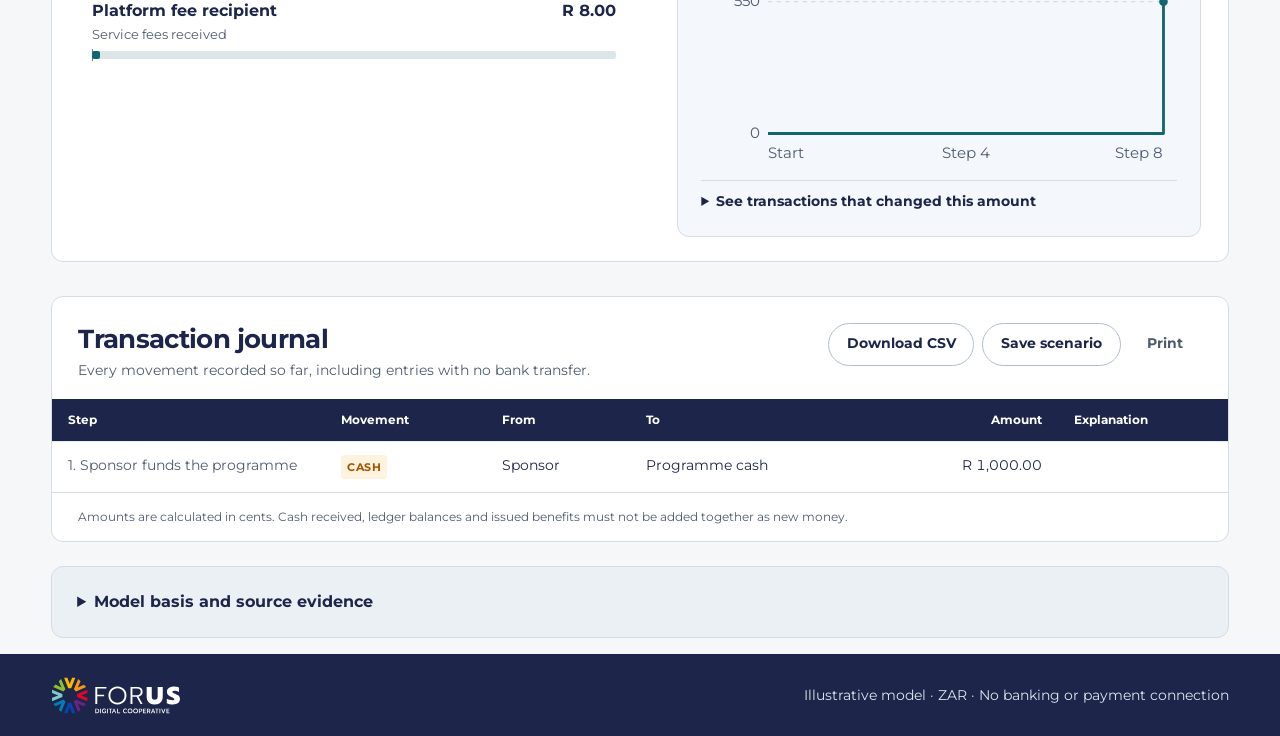
==== commit 1dc83ff7: "Apply the FORUS cooperative identity to the simulator and bond guide" ====
--- a/index.html
+++ b/index.html
@@ -3,35 +3,43 @@
 <head>
   <meta charset="utf-8">
   <meta name="viewport" content="width=device-width, initial-scale=1">
-  <meta name="theme-color" content="#f47721">
+  <meta name="theme-color" content="#1e254a">
   <meta name="description" content="Explore the actual movement of money and the separate ledger movements in illustrative FORUS benefit, WOW and agricultural bond scenarios.">
   <title>FORUS Flow of Funds Simulator</title>
   <link rel="stylesheet" href="styles.css?v=earnings1">
   <link rel="stylesheet" href="diagram.css">
+  <link rel="preload" href="brand/montserrat-700.ttf" as="font" type="font/ttf" crossorigin>
+  <link rel="stylesheet" href="forus.css?v=1">
   <script src="model.js" defer></script>
   <script src="bond-model.js" defer></script>
-  <script src="diagram.js" defer></script>
+  <script src="diagram.js?v=brand1" defer></script>
   <script src="participant-charts.js" defer></script>
-  <script src="app.js?v=earnings1" defer></script>
+  <script src="app.js?v=brand1" defer></script>
 </head>
-<body>
+<body class="simulator">
 <header class="masthead">
   <div class="header-inner">
-    <a class="brand" href="#benefit" aria-label="FORUS funds flow simulator">FORUS<span>Financial flows</span></a>
-    <div class="header-context"><span id="header-currency">Rand denominated</span><span>24 November 2026</span></div>
+    <a class="brand" href="#benefit" aria-label="FORUS funds flow simulator"><img class="brand-logo" src="brand/forus-logo-colour.svg" width="500" height="150" alt="FORUS Digital Cooperative"></a>
+    <nav class="header-nav" aria-label="Simulator sections">
+      <button type="button" data-jump="earnings-heading">Earnings</button>
+      <button type="button" data-jump="journal-heading">Journal</button>
+    </nav>
   </div>
-  <div class="hero">
-    <p class="eyebrow">Interactive financial model</p>
-    <h1>Flow of funds simulator</h1>
-    <p class="hero-sub">See who pays, who receives and what remains owed at each step.</p>
-    <p class="disclosure">Illustrative scenarios · editable commercial assumptions · no live transactions</p>
+  <div class="hero-band">
+    <div class="hero-photo" aria-hidden="true"></div>
+    <div class="hero"><div class="hero-copy">
+      <p class="eyebrow">Illustrative financial model</p>
+      <h1>Flow of funds <span>simulator</span></h1>
+      <p class="hero-sub">See who pays, who receives and what remains owed at each step.</p>
+      <div class="hero-meta"><span id="header-currency">South African rand (ZAR)</span><span>No live transactions</span><time datetime="2026-11-24">24 November 2026</time></div>
+    </div></div>
   </div>
 </header>
 <main class="workspace">
   <nav class="model-tabs" aria-label="Financial model">
-    <button id="tab-benefit" class="model-tab active" type="button" data-model="benefit" aria-pressed="true"><span>Aggregated Benefit Ledger<small>Entitlements to fulfilled benefits</small></span></button>
-    <button id="tab-wow" class="model-tab" type="button" data-model="wow" aria-pressed="false"><span>WOW daily economy<small>Cash in, fares, fuel and rewards</small></span></button>
-    <button id="tab-bond" class="model-tab" type="button" data-model="bond" aria-pressed="false"><span>Agricultural bond<small>Capital, cooperative receipts and repayment</small></span></button>
+    <button id="tab-benefit" class="model-tab active" type="button" data-model="benefit" data-short="Benefits" aria-label="Aggregated Benefit Ledger" aria-pressed="true"><span>Aggregated Benefit Ledger<small>Entitlements to fulfilled benefits</small></span></button>
+    <button id="tab-wow" class="model-tab" type="button" data-model="wow" data-short="WOW" aria-label="WOW daily economy" aria-pressed="false"><span>WOW daily economy<small>Cash in, fares, fuel and rewards</small></span></button>
+    <button id="tab-bond" class="model-tab" type="button" data-model="bond" data-short="Agri bond" aria-label="Agricultural bond" aria-pressed="false"><span>Agricultural bond<small>Capital, cooperative receipts and repayment</small></span></button>
   </nav>
   <section class="model-intro" aria-labelledby="model-heading">
     <div><h2 id="model-heading">Aggregated Benefit Ledger</h2><p id="model-description"></p><div class="intro-actions"><button id="watch-flow" class="button primary" type="button" aria-controls="flow-diagram">Watch animated flow</button><button id="view-earnings" class="button" type="button" aria-controls="earnings">View earnings charts</button><a id="guide-link" class="guide-link" href="docs/FORUS_Aggregated_Benefit_Ledger_Funds_Flow.docx" download>Download flow guide</a></div></div>
@@ -39,7 +47,7 @@
   </section>
   <div class="layout">
     <aside class="assumptions" aria-labelledby="assumption-heading">
-      <div class="section-heading"><h3 id="assumption-heading">Scenario assumptions</h3><span class="editable-tag">Editable</span></div>
+      <div class="section-heading"><h3 id="assumption-heading">Scenario assumptions</h3></div>
       <label class="field bond-view-field" id="bond-view-field" hidden><span>Bond view</span><select id="bond-view"><option value="portfolio">Five-year portfolio waterfall</option><option value="facility">Cooperative facility flow</option></select></label>
       <label class="field preset-field"><span>Choose a scenario</span><select id="preset-select"></select></label>
       <p class="field-help" id="preset-help"></p>
@@ -120,13 +128,13 @@
     <p class="journal-footnote" id="annual-footnote"></p>
   </section>
   <section class="journal-section" aria-labelledby="journal-heading">
-    <div class="journal-header"><div><h2 id="journal-heading">Transaction journal</h2><p>Every movement recorded so far, including entries with no bank transfer.</p></div><div class="export-actions"><button class="button" id="export-csv" type="button">Download CSV</button><button class="button" id="export-json" type="button">Save scenario</button><button class="button quiet" id="print-button" type="button">Print</button></div></div>
+    <div class="journal-header"><div><h2 id="journal-heading" tabindex="-1">Transaction journal</h2><p>Every movement recorded so far, including entries with no bank transfer.</p></div><div class="export-actions"><button class="button" id="export-csv" type="button">Download CSV</button><button class="button" id="export-json" type="button">Save scenario</button><button class="button quiet" id="print-button" type="button">Print</button></div></div>
     <div class="table-scroll"><table class="journal-table"><thead><tr><th>Step</th><th>Movement</th><th>From</th><th>To</th><th class="amount-cell">Amount</th><th>Explanation</th></tr></thead><tbody id="journal-body"></tbody></table></div>
     <p class="journal-footnote">Amounts are calculated in cents. Cash received, ledger balances and issued benefits must not be added together as new money.</p>
   </section>
   <details class="method-section"><summary>Model basis and source evidence</summary><div id="source-content"></div></details>
-  <footer class="page-footer"><span>FORUS · Flow of funds</span><span id="footer-currency">Illustrative model · ZAR · No banking or payment connection</span></footer>
 </main>
+<footer class="page-footer"><div class="footer-inner"><a href="https://forus.coop/" aria-label="FORUS Digital Cooperative website"><img class="brand-logo" src="brand/forus-logo-reversed.svg" width="500" height="150" alt="FORUS Digital Cooperative"></a><span id="footer-currency">Illustrative model · ZAR · No banking or payment connection</span></div></footer>
 <noscript>This simulator requires JavaScript. No payments are processed.</noscript>
 </body>
 </html>
--- a/forus.css
+++ b/forus.css
@@ -0,0 +1,190 @@
+/* FORUS Digital Cooperative colours and locally hosted Montserrat. */
+@font-face {
+  font-family: Montserrat;
+  src: url("brand/montserrat-400.ttf") format("truetype");
+  font-style: normal;
+  font-weight: 400;
+  font-display: swap;
+}
+@font-face {
+  font-family: Montserrat;
+  src: url("brand/montserrat-700.ttf") format("truetype");
+  font-style: normal;
+  font-weight: 700;
+  font-display: swap;
+}
+
+:root {
+  --navy: #1e254a;
+  --ink: #1e254a;
+  --deep-blue: #0844af;
+  --aqua: #81cac9;
+  --teal: #12666e;
+  --mist: #edf6f5;
+  --orange: #f5971b;
+  --orange-dark: #824000;
+  --background: #f5f7f9;
+  --border: #d5dce4;
+  --line: var(--border);
+  --muted: #4e5c70;
+  --cash: #a25300;
+  --cash-soft: #fff3df;
+  --ledger: var(--deep-blue);
+  --ledger-soft: #edf2fc;
+  --pending: #876300;
+  --pending-soft: #fff7dd;
+  --good: #116342;
+  --input: #fff;
+  --radius: 12px;
+  --brand-font: Montserrat, "Helvetica Neue", Arial, sans-serif;
+  --page-gutter: clamp(1rem, 4vw, 4rem);
+}
+body { font-family: var(--brand-font); background: var(--background); color: var(--ink); }
+h1, h2, h3, h4 { color: inherit; }
+a:focus-visible, button:focus-visible, input:focus-visible, select:focus-visible, summary:focus-visible {
+  outline: 3px solid #027db8;
+  outline-offset: 3px;
+}
+.brand-logo { display: block; width: clamp(138px, 14vw, 172px); height: auto; }
+.header-inner, .hero, .workspace, .footer-inner { width: min(1360px, calc(100% - 2 * var(--page-gutter))); margin-inline: auto; }
+.masthead, .guide-brandbar { background: white; color: var(--navy); }
+.header-inner, .guide-brand-inner {
+  display: flex; align-items: center; justify-content: space-between;
+  min-height: 72px; padding-block: 7px; border-bottom: 0; gap: 1rem;
+}
+.header-nav { display: flex; align-items: center; gap: clamp(.5rem, 2vw, 1.75rem); }
+.header-nav button, .guide-home {
+  background: transparent; border: 0; padding: .65rem .2rem; color: var(--navy);
+  font: 700 .875rem/1.3 var(--brand-font); text-decoration: none;
+}
+.header-nav button:hover, .guide-home:hover { color: var(--deep-blue); text-decoration: underline; text-underline-offset: .3rem; }
+.hero-band { position: relative; isolation: isolate; overflow: hidden; background: var(--navy); color: #fff; }
+.hero-photo {
+  position: absolute; z-index: -1; inset: 0 0 0 51%; background-color: var(--navy);
+  background-image: linear-gradient(90deg, #1e254a 0%, rgba(30,37,74,.38) 14%, transparent 34%), var(--scenario-photo, url("brand/market-1200.jpg"));
+  background-size: cover; background-position: center, center 46%;
+}
+[data-scenario="wow"] { --scenario-photo: url("brand/transport-1200.jpg"); }
+[data-scenario="bond"] { --scenario-photo: url("brand/farm-diverse-1200.jpg"); }
+.hero { padding-block: clamp(1.85rem, 3.4vw, 3.4rem); }
+.hero-copy { width: 51%; max-width: 680px; }
+.hero .eyebrow, .guide-hero .eyebrow {
+  color: var(--aqua); font-size: .78rem; font-weight: 700; letter-spacing: .14em; margin: 0 0 .85rem;
+}
+.hero h1 { font-size: clamp(2.5rem, 4.8vw, 4.75rem); line-height: 1.01; letter-spacing: -.055em; margin: 0 0 .8rem; }
+.hero h1 span { display: block; color: var(--aqua); }
+.hero-sub { color: white; font-size: clamp(1rem, 1.35vw, 1.18rem); line-height: 1.5; max-width: 32em; margin: 0; text-wrap: balance; }
+.hero-meta { display: flex; flex-wrap: wrap; align-items: center; gap: .25rem 0; margin-top: 1.2rem; color: #d6dce9; font-size: .78rem; }
+.hero-meta > * + * { border-left: 1px solid #778399; margin-left: .75rem; padding-left: .75rem; }
+
+.workspace { padding-top: clamp(1.2rem, 2.4vw, 2.1rem); padding-bottom: 1rem; }
+.model-tabs { background: #fff; border-color: var(--border); border-radius: 14px; gap: .35rem; padding: .35rem; }
+.model-tab { color: var(--navy); border-radius: 10px; padding: 1rem 1.2rem; line-height: 1.32; }
+.model-tab small { color: var(--muted); opacity: 1; }
+.model-tab:hover { background: var(--mist); }
+.model-tab.active { background: var(--navy); color: #fff; box-shadow: none; }
+.model-tab.active small { color: #c5dbdf; }
+.model-intro { padding-block: clamp(1.45rem, 2.75vw, 2.45rem); align-items: center; }
+.model-intro h2 { font-size: clamp(1.5rem, 2.3vw, 2.2rem); letter-spacing: -.045em; }
+.model-intro p { max-width: 68ch; line-height: 1.6; }
+.model-key { border-left: 2px solid var(--aqua); padding: .1rem 0 .1rem 1rem; color: var(--muted); }
+.intro-actions { gap: .6rem .85rem; }
+.button, .guide-hero .button {
+  min-height: 43px; border: 1px solid #b0becd; border-radius: 999px; padding: .72rem 1.1rem;
+  background: white; color: var(--navy); font: 700 .875rem/1.25 var(--brand-font);
+}
+.button:hover:not(:disabled) { background: var(--mist); border-color: #719a9d; }
+.button.primary, .guide-hero .button { background: var(--orange); color: var(--navy); border-color: var(--orange); }
+.button.primary:hover:not(:disabled), .guide-hero .button:hover { background: #ffae39; border-color: #ffae39; }
+.button.quiet { background: transparent; border-color: transparent; color: var(--muted); }
+.button.quiet:hover:not(:disabled) { background: #edf1f6; }
+.guide-link { color: var(--deep-blue); }
+.guide-link:hover { color: var(--navy); }
+
+.assumptions { border-top: 4px solid var(--aqua); }
+.field input, .field select, .step-picker select { background-color: white; border-color: #aab6c4; border-radius: 8px; }
+.field input:focus, .field select:focus { border-color: var(--deep-blue); }
+.metric { background: var(--mist); border-color: #c6dfdf; box-shadow: none; }
+.metric-label { color: var(--muted); font-weight: 700; line-height: 1.4; }
+.metric-value { color: var(--navy); font-weight: 700; line-height: 1.15; overflow-wrap: anywhere; }
+.metric-note { color: #4c6066; }
+.section-label, .step-topline .section-label { color: var(--teal); }
+.progress-track { background: #e3e9eb; }
+#progress-fill { background: var(--teal); }
+.step-number { background: var(--aqua); color: var(--navy); }
+.balance-row strong, .metric-value, .earnings-value { font-variant-numeric: tabular-nums; }
+.journal-table th, .annual-table th { background: var(--navy); color: white; }
+.annual-table tr.is-current { background: #fff2de; }
+.journal-header h2 { font-size: clamp(1.35rem, 2vw, 1.85rem); }
+.earnings-row[aria-pressed="true"] { background: var(--mist); border-color: #8ebcbf; }
+.earnings-fill, .earnings-line circle { background: var(--teal); fill: var(--teal); }
+.earnings-fill.negative { background: #9b3639; }
+.earnings-line path { stroke: var(--teal); }
+.earnings-line text { font-family: var(--brand-font); }
+.earnings-trend { background: #f4f7fb; }
+.earnings-track { background: #dce5e7; }
+.fd-root { --fd-cash: var(--cash); --fd-ledger: var(--ledger); --fd-pending: var(--pending); --fd-ink: var(--ink); --fd-muted: var(--muted); --fd-border: var(--border); }
+.fd-scroll { background: #f2f6f9; }
+.fd-edge-label text, .fd-money-token text { font-family: var(--brand-font); }
+.page-footer { background: var(--navy); color: #dce4ee; padding: 1.35rem 0; }
+.footer-inner { display: flex; justify-content: space-between; align-items: center; gap: 1rem; font-size: .85rem; }
+.footer-inner .brand-logo { width: 130px; }
+
+.guide-brand-inner { width: min(1100px, calc(100% - 2 * var(--page-gutter))); margin: auto; }
+.guide-hero {
+  border: 0; color: white; padding: clamp(2rem, 5vw, 4rem) max(var(--page-gutter), calc((100% - 1040px)/2));
+  background: linear-gradient(90deg, #1e254a 0%, #1e254af5 48%, #1e254ad9 70%, #1e254a80), url("brand/farm-diverse-1200.jpg") center 46% / cover;
+}
+.guide-hero h1 { letter-spacing: -.04em; }
+.guide-hero p { color: #e9eff6; }
+.guide-hero .toolbar a:not(.button) { color: #fff; text-underline-offset: .22rem; }
+.bond-guide .callout { background: var(--mist); border-color: var(--aqua); }
+.bond-guide main a { color: var(--deep-blue); }
+.bond-guide .sources { overflow-wrap: anywhere; }
+
+@media (max-width: 790px) {
+  .model-intro { align-items: start; }
+  .model-key { border-left: 0; padding: 0; }
+  .hero-copy { width: 58%; }
+  .hero-photo { left: 54%; }
+  .hero-meta { max-width: 30rem; }
+}
+@media (min-width: 621px) and (max-width: 900px) {
+  .model-tabs { grid-template-columns: repeat(3, minmax(0, 1fr)); }
+  .model-tab { align-items: flex-start; padding: .8rem; }
+}
+@media (max-width: 620px) {
+  .header-inner, .guide-brand-inner { min-height: 58px; padding-block: 4px; }
+  .brand-logo { width: 124px; }
+  .header-nav { gap: .8rem; }
+  .hero-band { display: flex; flex-direction: column; }
+  .hero { order: 0; padding-block: 1.4rem 1.15rem; }
+  .hero-photo {
+    position: static; order: 1; z-index: auto; height: clamp(82px, 22vw, 135px);
+    background-image: var(--scenario-photo, url("brand/market-1200.jpg")); background-position: center 42%;
+  }
+  .hero-copy { width: 100%; max-width: none; }
+  .hero h1 { font-size: clamp(1.95rem, 7.2vw, 2.9rem); line-height: 1.08; }
+  .hero h1 span { display: inline; }
+  .hero .eyebrow { margin-bottom: .5rem; }
+  .hero-meta { margin-top: .8rem; font-size: .75rem; }
+  .hero-meta > * + * { margin-left: .45rem; padding-left: .45rem; }
+  .model-tabs { grid-template-columns: repeat(3, minmax(0, 1fr)); gap: 2px; }
+  .model-tab { justify-content: center; padding: .8rem .15rem; min-height: 44px; font-size: .89rem; }
+  .model-tab span { display: none; }
+  .model-tab::after { content: attr(data-short); }
+  .footer-inner { align-items: flex-start; flex-direction: column; }
+  .guide-hero { background-image: linear-gradient(90deg, #1e254af5, #1e254ae6), url("brand/farm-diverse-1200.jpg"); }
+}
+@media print {
+  body { background: white; color: #121830; }
+  .header-nav, .hero-photo, .guide-brandbar .guide-home, .page-footer { display: none; }
+  .hero-band, .guide-hero { color: var(--navy); background: white; }
+  .header-inner, .hero, .workspace, .guide-brand-inner { width: 100%; }
+  .hero { padding: .5rem 0; }
+  .hero-copy { width: 100%; }
+  .hero h1 span { display: inline; color: var(--navy); }
+  .hero .eyebrow, .hero-sub, .hero-meta, .guide-hero .eyebrow, .guide-hero p, .guide-hero .sub { color: var(--navy) !important; }
+  .guide-hero { padding: 12px 0; }
+  .journal-table th, .annual-table th { color: var(--navy); background: #eef2f5; }
+}
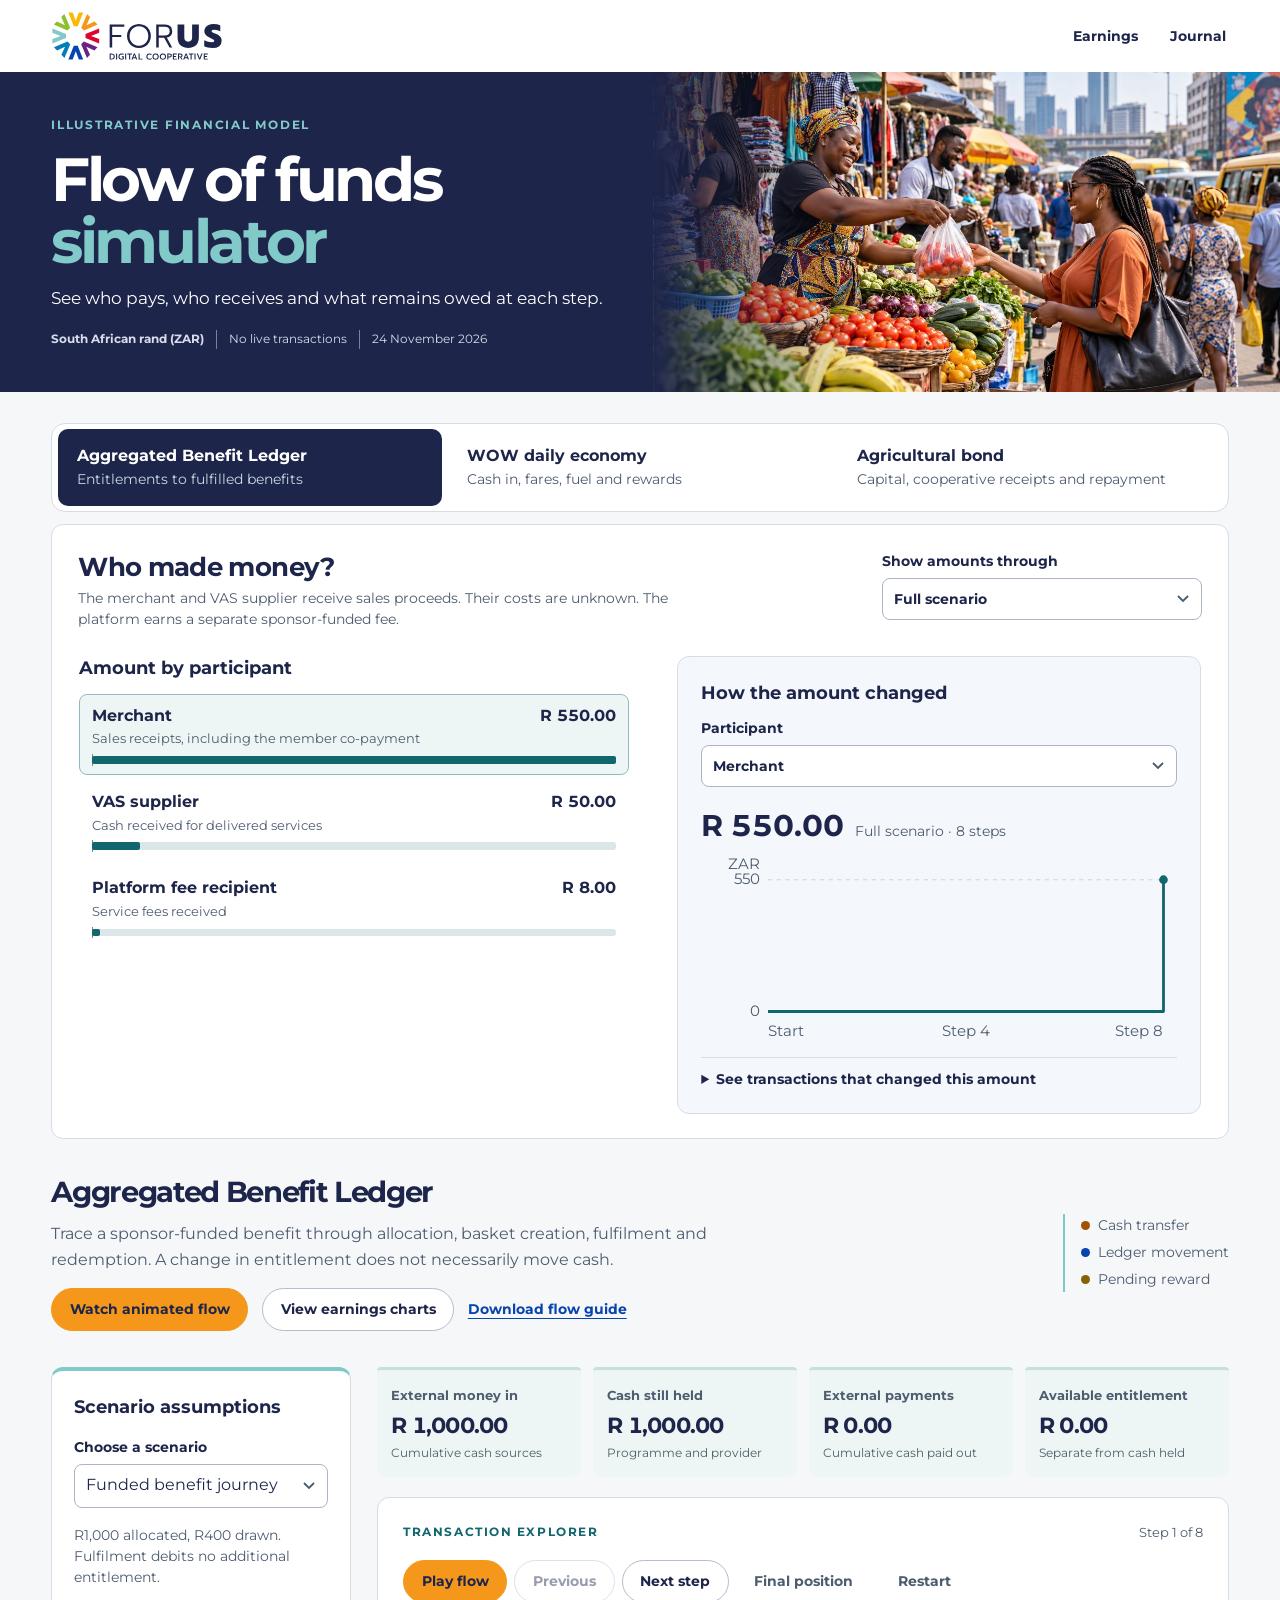
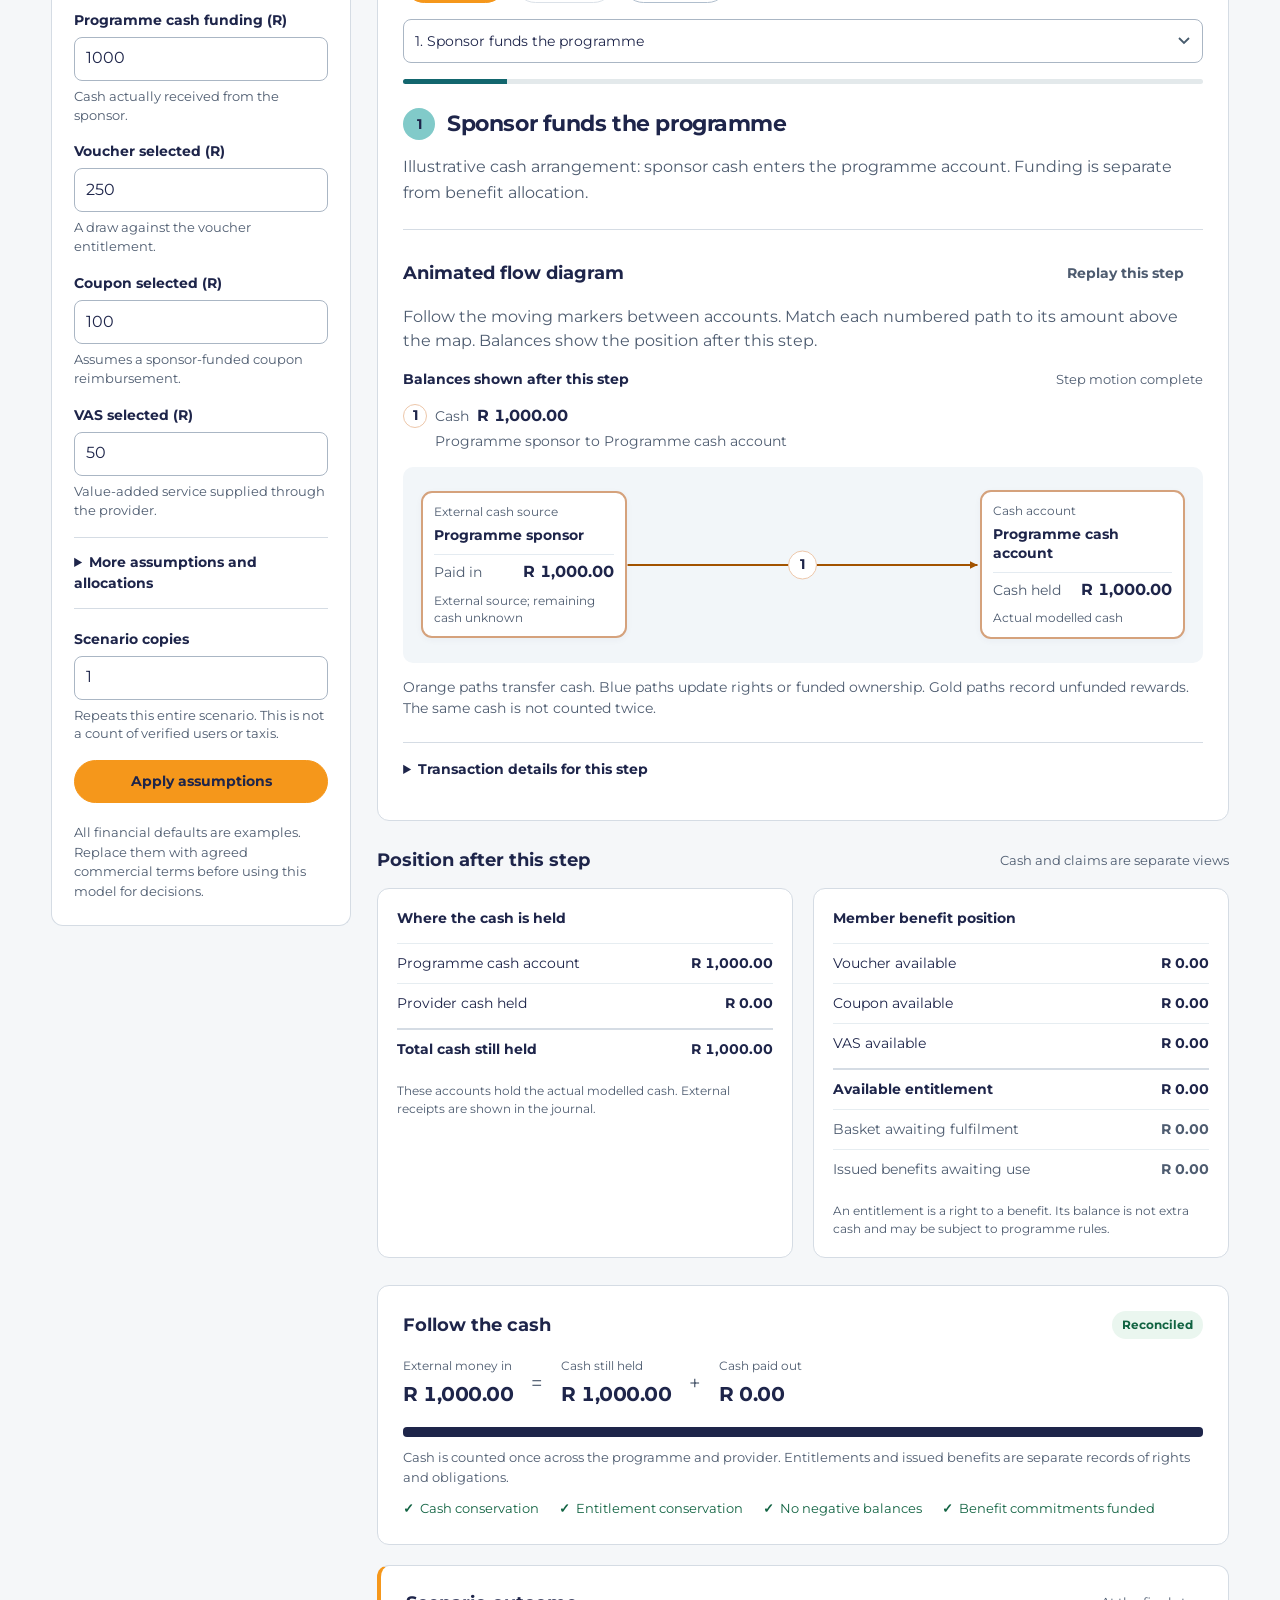
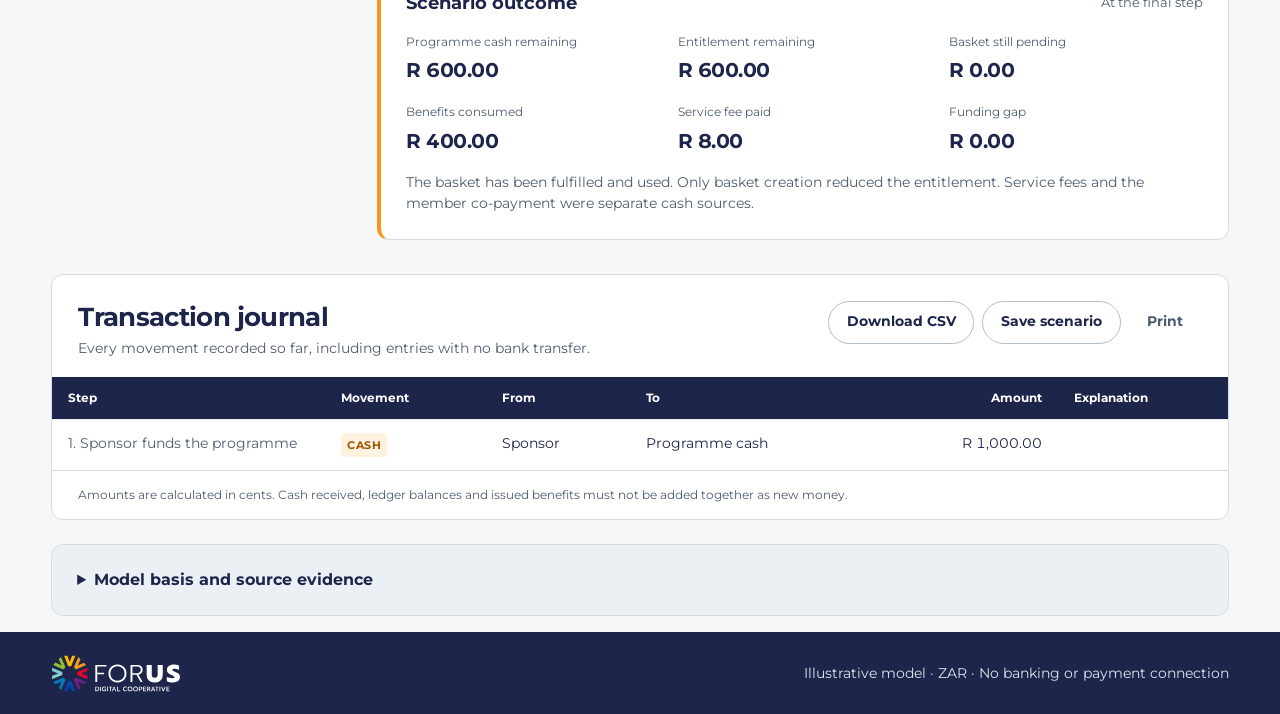
==== commit 06e5e386: "Show participant earnings directly below the model tabs" ====
--- a/index.html
+++ b/index.html
@@ -9,7 +9,7 @@
   <link rel="stylesheet" href="styles.css?v=earnings1">
   <link rel="stylesheet" href="diagram.css">
   <link rel="preload" href="brand/montserrat-700.ttf" as="font" type="font/ttf" crossorigin>
-  <link rel="stylesheet" href="forus.css?v=1">
+  <link rel="stylesheet" href="forus.css?v=2">
   <script src="model.js" defer></script>
   <script src="bond-model.js" defer></script>
   <script src="diagram.js?v=brand1" defer></script>
@@ -41,6 +41,25 @@
     <button id="tab-wow" class="model-tab" type="button" data-model="wow" data-short="WOW" aria-label="WOW daily economy" aria-pressed="false"><span>WOW daily economy<small>Cash in, fares, fuel and rewards</small></span></button>
     <button id="tab-bond" class="model-tab" type="button" data-model="bond" data-short="Agri bond" aria-label="Agricultural bond" aria-pressed="false"><span>Agricultural bond<small>Capital, cooperative receipts and repayment</small></span></button>
   </nav>
+  <section class="journal-section earnings" id="earnings" aria-labelledby="earnings-heading">
+    <div class="journal-header earnings-header">
+      <div><h2 id="earnings-heading" tabindex="-1">Who made money?</h2><p id="earnings-basis"></p></div>
+      <label class="field earnings-period">Show amounts through<select id="earnings-period"></select></label>
+    </div>
+    <div class="earnings-grid">
+      <div>
+        <h3>Amount by participant</h3>
+        <ul class="earnings-ranking" id="earnings-ranking"></ul>
+      </div>
+      <div class="earnings-trend">
+        <h3>How the amount changed</h3>
+        <label class="field">Participant<select id="earnings-person"></select></label>
+        <div class="earnings-readout"><strong id="earnings-amount"></strong><span id="earnings-through"></span></div>
+        <div id="earnings-plot"></div>
+        <details class="earnings-history"><summary>See transactions that changed this amount</summary><ol id="earnings-events"></ol></details>
+      </div>
+    </div>
+  </section>
   <section class="model-intro" aria-labelledby="model-heading">
     <div><h2 id="model-heading">Aggregated Benefit Ledger</h2><p id="model-description"></p><div class="intro-actions"><button id="watch-flow" class="button primary" type="button" aria-controls="flow-diagram">Watch animated flow</button><button id="view-earnings" class="button" type="button" aria-controls="earnings">View earnings charts</button><a id="guide-link" class="guide-link" href="docs/FORUS_Aggregated_Benefit_Ledger_Funds_Flow.docx" download>Download flow guide</a></div></div>
     <div class="model-key"><span><i class="key-dot cash"></i>Cash transfer</span><span><i class="key-dot ledger"></i>Ledger movement</span><span><i class="key-dot pending"></i><span id="pending-legend">Pending reward</span></span></div>
@@ -102,25 +121,6 @@
       </section>
     </div>
   </div>
-  <section class="journal-section earnings" id="earnings" aria-labelledby="earnings-heading">
-    <div class="journal-header earnings-header">
-      <div><h2 id="earnings-heading" tabindex="-1">Who made money?</h2><p id="earnings-basis"></p></div>
-      <label class="field earnings-period">Show amounts through<select id="earnings-period"></select></label>
-    </div>
-    <div class="earnings-grid">
-      <div>
-        <h3>Amount by participant</h3>
-        <ul class="earnings-ranking" id="earnings-ranking"></ul>
-      </div>
-      <div class="earnings-trend">
-        <h3>How the amount changed</h3>
-        <label class="field">Participant<select id="earnings-person"></select></label>
-        <div class="earnings-readout"><strong id="earnings-amount"></strong><span id="earnings-through"></span></div>
-        <div id="earnings-plot"></div>
-        <details class="earnings-history"><summary>See transactions that changed this amount</summary><ol id="earnings-events"></ol></details>
-      </div>
-    </div>
-  </section>
   <section class="annual-section" id="annual-section" aria-labelledby="annual-heading" hidden>
     <div class="journal-header"><div><h2 id="annual-heading">Five-year waterfall</h2><p id="annual-description"></p></div><span class="annual-units">USD · Full scenario</span></div>
     <div id="annual-summary" class="annual-summary"></div>
--- a/forus.css
+++ b/forus.css
@@ -79,6 +79,7 @@
 
 .workspace { padding-top: clamp(1.2rem, 2.4vw, 2.1rem); padding-bottom: 1rem; }
 .model-tabs { background: #fff; border-color: var(--border); border-radius: 14px; gap: .35rem; padding: .35rem; }
+.model-tabs + .earnings { margin-top: .75rem; }
 .model-tab { color: var(--navy); border-radius: 10px; padding: 1rem 1.2rem; line-height: 1.32; }
 .model-tab small { color: var(--muted); opacity: 1; }
 .model-tab:hover { background: var(--mist); }
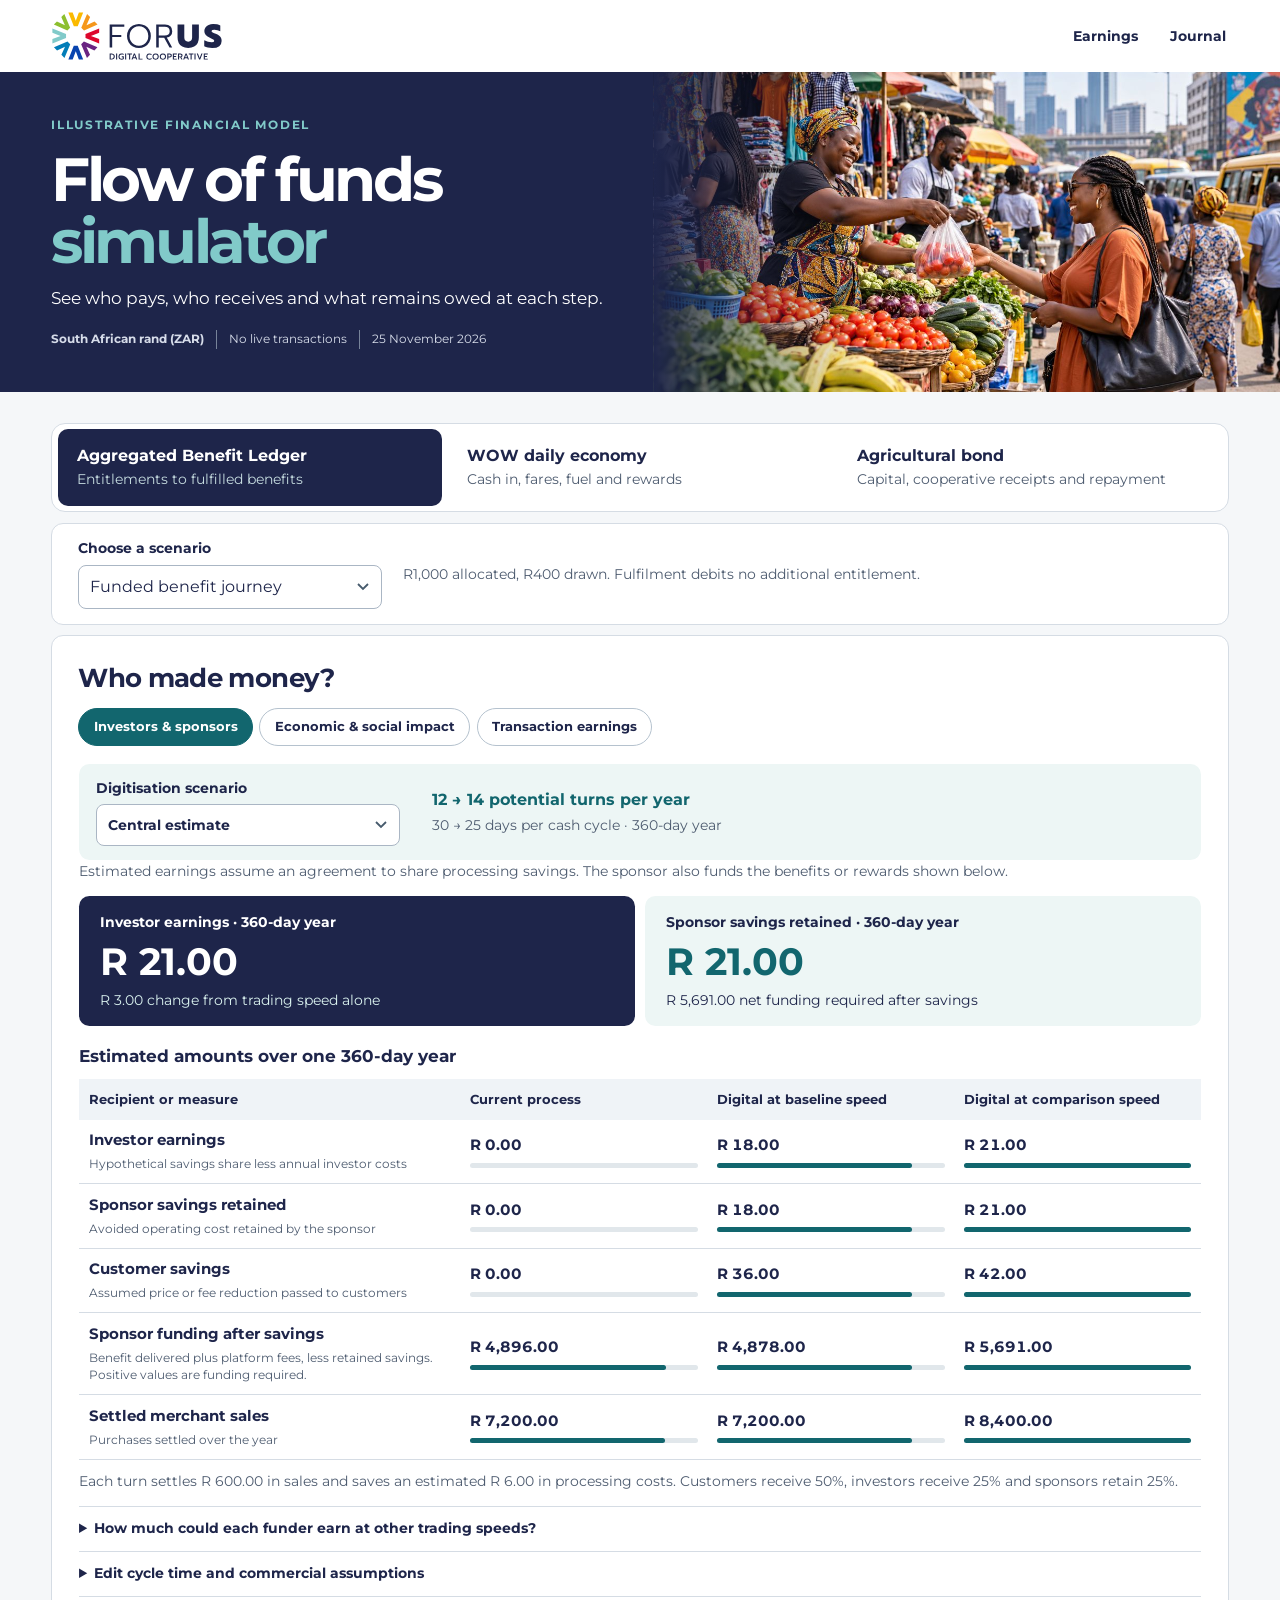
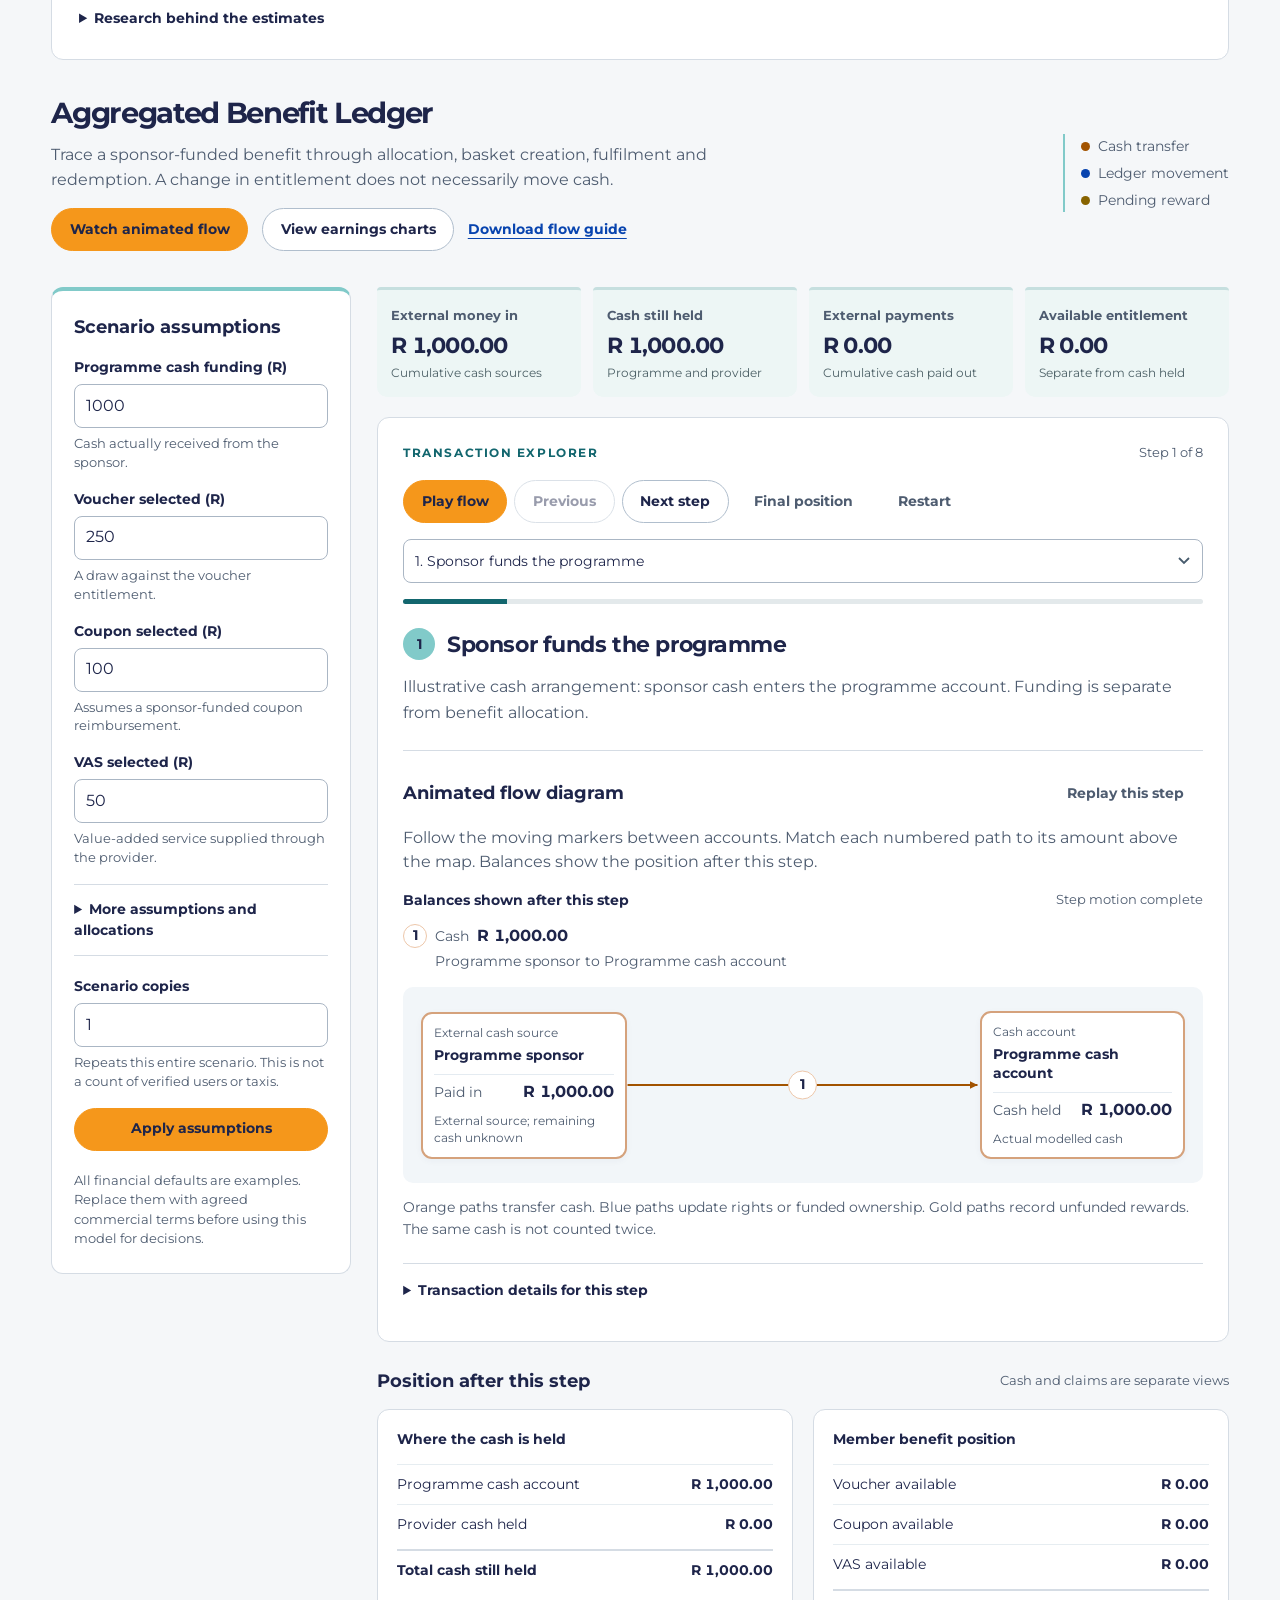
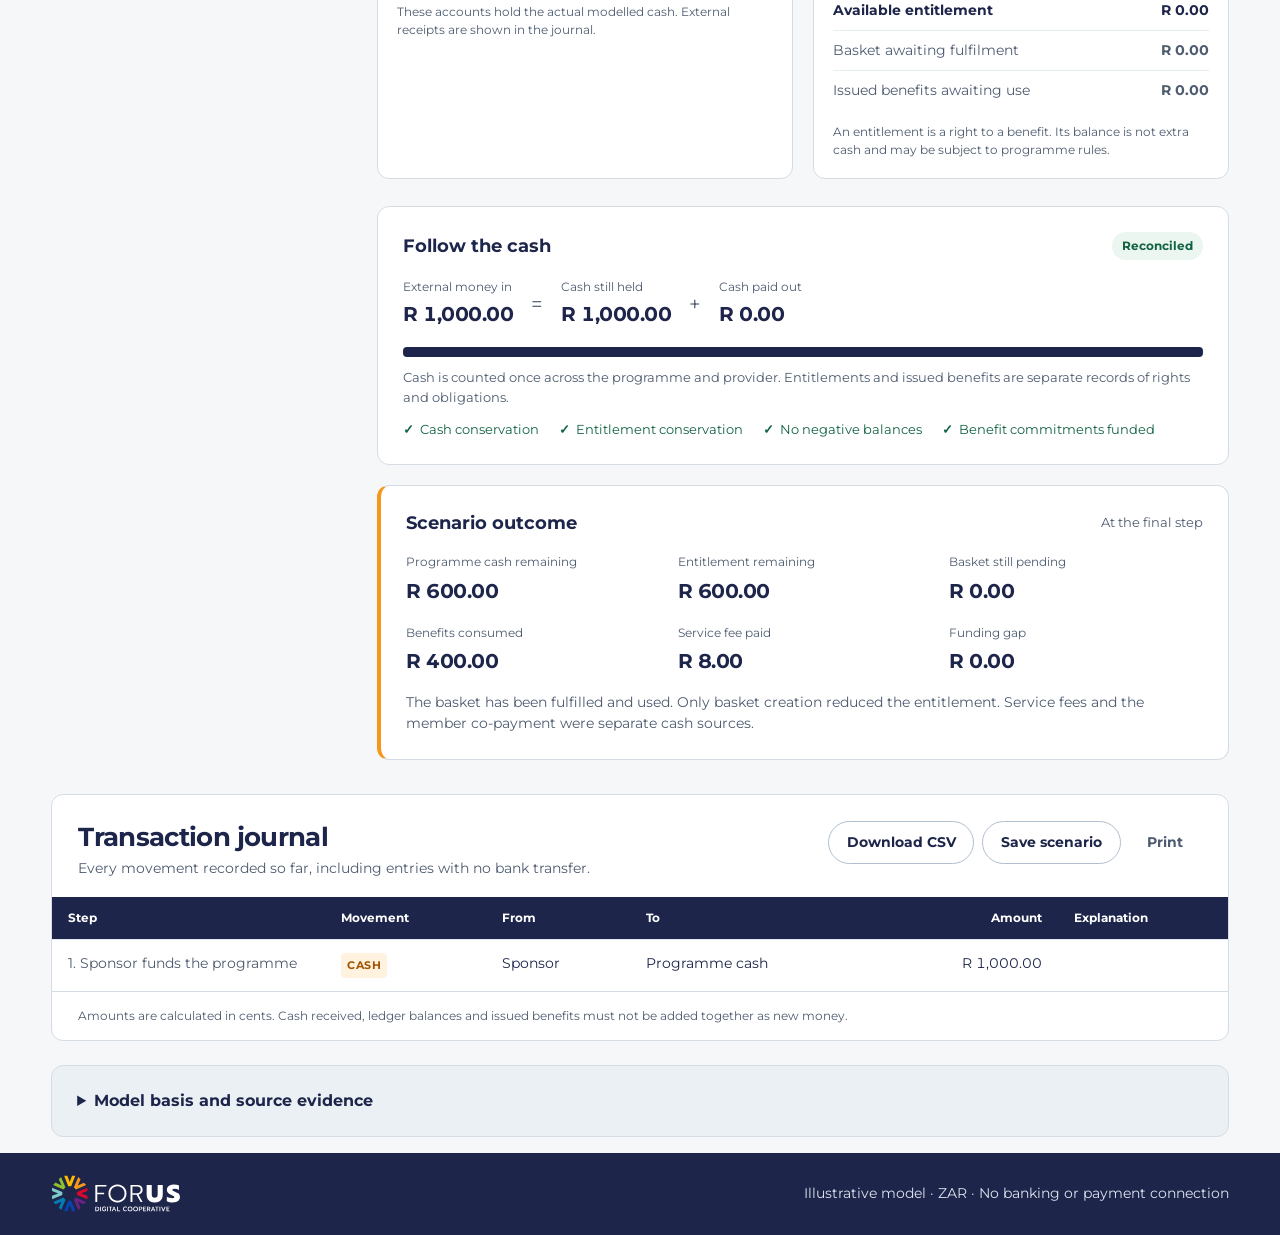
==== commit c3256c1e: "Show funder earnings, trading velocity and funding-enabled impact" ====
--- a/index.html
+++ b/index.html
@@ -9,12 +9,14 @@
   <link rel="stylesheet" href="styles.css?v=earnings1">
   <link rel="stylesheet" href="diagram.css">
   <link rel="preload" href="brand/montserrat-700.ttf" as="font" type="font/ttf" crossorigin>
-  <link rel="stylesheet" href="forus.css?v=2">
+  <link rel="stylesheet" href="forus.css?v=3">
   <script src="model.js" defer></script>
   <script src="bond-model.js" defer></script>
   <script src="diagram.js?v=brand1" defer></script>
   <script src="participant-charts.js" defer></script>
-  <script src="app.js?v=brand1" defer></script>
+  <script src="impact.js" defer></script>
+  <script src="velocity.js" defer></script>
+  <script src="app.js?v=returns1" defer></script>
 </head>
 <body class="simulator">
 <header class="masthead">
@@ -31,7 +33,7 @@
       <p class="eyebrow">Illustrative financial model</p>
       <h1>Flow of funds <span>simulator</span></h1>
       <p class="hero-sub">See who pays, who receives and what remains owed at each step.</p>
-      <div class="hero-meta"><span id="header-currency">South African rand (ZAR)</span><span>No live transactions</span><time datetime="2026-11-24">24 November 2026</time></div>
+      <div class="hero-meta"><span id="header-currency">South African rand (ZAR)</span><span>No live transactions</span><time datetime="2026-11-25">25 November 2026</time></div>
     </div></div>
   </div>
 </header>
@@ -41,11 +43,86 @@
     <button id="tab-wow" class="model-tab" type="button" data-model="wow" data-short="WOW" aria-label="WOW daily economy" aria-pressed="false"><span>WOW daily economy<small>Cash in, fares, fuel and rewards</small></span></button>
     <button id="tab-bond" class="model-tab" type="button" data-model="bond" data-short="Agri bond" aria-label="Agricultural bond" aria-pressed="false"><span>Agricultural bond<small>Capital, cooperative receipts and repayment</small></span></button>
   </nav>
+  <div class="scenario-control" role="group" aria-label="Scenario selection">
+      <label class="field bond-view-field" id="bond-view-field" hidden><span>Bond view</span><select id="bond-view"><option value="portfolio">Five-year portfolio waterfall</option><option value="facility">Cooperative facility flow</option></select></label>
+      <label class="field preset-field"><span>Choose a scenario</span><select id="preset-select"></select></label>
+      <div class="field-help"><p id="preset-help"></p><button type="button" class="edit-preset" id="edit-preset" hidden data-jump="assumption-heading">Edit transaction assumptions</button></div>
+  </div>
   <section class="journal-section earnings" id="earnings" aria-labelledby="earnings-heading">
     <div class="journal-header earnings-header">
-      <div><h2 id="earnings-heading" tabindex="-1">Who made money?</h2><p id="earnings-basis"></p></div>
-      <label class="field earnings-period">Show amounts through<select id="earnings-period"></select></label>
-    </div>
+      <div><h2 id="earnings-heading" tabindex="-1">Who made money?</h2>
+        <div class="return-switch" role="group" aria-label="Earnings and impact views">
+          <button type="button" id="show-capital" aria-pressed="true" aria-controls="velocity-panel">Investors &amp; sponsors</button>
+          <button type="button" id="show-impact" aria-pressed="false" aria-controls="impact-panel">Economic &amp; social impact</button>
+          <button type="button" id="show-participants" aria-pressed="false" aria-controls="participant-panel">Transaction earnings</button>
+        </div>
+      </div>
+      <label class="field earnings-period" id="participant-period" hidden>Show amounts through<select id="earnings-period"></select></label>
+    </div>
+    <div id="projection-panel">
+      <div class="velocity-controls">
+        <label class="field">Digitisation scenario<select id="velocity-case">
+          <option value="none">No efficiency gain</option><option value="cautious">Cautious adoption</option><option value="central" selected>Central estimate</option><option value="high">High adoption</option><option value="custom">Custom assumptions</option>
+        </select></label>
+        <div><strong id="velocity-turns"></strong><p id="velocity-days"></p></div>
+      </div>
+      <div id="velocity-panel">
+        <p id="velocity-summary"></p>
+        <div id="velocity-results" aria-live="polite" aria-atomic="true"></div>
+      </div>
+      <div id="impact-panel" hidden>
+        <h3>What did the funding make possible?</h3>
+        <div class="impact-controls">
+          <label class="field" id="impact-scope-field">Funding being assessed<select id="impact-scope">
+            <option value="programme">Whole funded programme</option><option value="rewards">Reward sponsors only</option>
+          </select></label>
+          <label class="field">Sales that would happen without this funding <span class="impact-range"><input type="range" min="0" max="100" step="1" value="0" id="impact-alternative"><output for="impact-alternative" id="impact-percent">0%</output></span></label>
+        </div>
+        <div id="impact-results" aria-live="polite" aria-atomic="true"></div>
+        <section id="wow-reported" class="wow-reported" aria-labelledby="wow-reported-heading" hidden>
+          <h4 id="wow-reported-heading">Reported WOW fuel activity · October 2025 to January 2026</h4>
+          <div class="impact-distribution">
+            <div><strong class="impact-total">R33,556</strong><p>WOW reports this amount was distributed to operators, drivers, associations, regions and the province. Across the reported 17,135 litres, that averages about R1.96 distributed per litre.</p></div>
+            <div><h4>Litres dispensed through the rebate programme</h4>
+              <ul>
+                <li><span>Oct 2025</span><strong>200 L</strong><span class="impact-track" aria-hidden="true"><i style="width:1.73%"></i></span></li>
+                <li><span>Nov 2025</span><strong>1,735 L</strong><span class="impact-track" aria-hidden="true"><i style="width:15.00%"></i></span></li>
+                <li><span>Dec 2025</span><strong>3,630 L</strong><span class="impact-track" aria-hidden="true"><i style="width:31.38%"></i></span></li>
+                <li><span>Jan 2026</span><strong>11,569 L</strong><span class="impact-track" aria-hidden="true"><i style="width:100%"></i></span></li>
+              </ul>
+            </div>
+          </div>
+          <p class="velocity-foot">The <cite>WOW Impact Engine</cite> reports these figures in “What we can showcase”. Its monthly volumes sum to 17,134 litres, one litre below its stated total. The chart provides historical context. Independent verification requires the underlying settlement records.</p>
+        </section>
+        <details class="velocity-evidence"><summary>How to verify social impact</summary>
+          <p>The WOW Impact Engine defines value returned by beneficiary class. Here the cash flows are scenarios. Verified results require matching sponsor settlement to wallet credits, reversals and the member registry for the reporting period.</p>
+          <p>Count each active member once across turns. Use consented registry data to report women’s and youth participation and their shares of funded value. To estimate changes in household income, travel costs or safety, compare baseline and follow-up surveys and publish dates and sample sizes.</p>
+          <p>The comparison estimates additional sales. A pilot can test how much trade would have happened through cash, another lender or another merchant. Profit and local value added require production-cost data. <a href="https://www.ifc.org/content/dam/ifc/doc/latest/aimm-general-guidance-note.pdf" target="_blank" rel="noopener">IFC guidance on counterfactuals</a></p>
+        </details>
+      </div>
+      <details id="velocity-assumptions"><summary>Edit cycle time and commercial assumptions</summary>
+        <div class="velocity-fields">
+          <label class="field">Baseline days per cash cycle<input id="v-days" type="number" min="1" max="360" step="1" value="30"></label>
+          <label class="field">Days removed from the cycle<input id="v-saved" type="number" min="0" max="359" step="1" value="5"></label>
+          <label class="field savings-field">Addressable cost (% of settled sales)<input id="v-cost" type="number" min="0" max="100" step="0.01" value="5"></label>
+          <label class="field savings-field">Reduction in that cost (%)<input id="v-reduction" type="number" min="0" max="100" step="0.01" value="20"></label>
+          <label class="field savings-field">Customer share of savings (%)<input id="v-customer" type="number" min="0" max="100" step="0.01" value="50"></label>
+          <label class="field savings-field">Investor share of savings (%)<input id="v-investor" type="number" min="0" max="100" step="0.01" value="25"></label>
+          <label class="field savings-field">Annual investor costs (R)<input id="v-expense" type="number" min="0" max="1000000000" step="0.01" value="0"></label>
+        </div>
+        <p id="velocity-method"></p>
+      </details>
+      <details class="velocity-evidence"><summary>Research behind the estimates</summary>
+        <ul>
+          <li>IFC found payment terms of 30–90 days between MSME suppliers and anchor firms in a representative Kenyan supply chain. We use 30 days as an illustrative starting point for the cash cycle. <a href="https://www.ifc.org/content/dam/ifc/doc/mgrt/202210-supply-chain-finance-market-assessment-kenya.pdf" target="_blank" rel="noopener">IFC Kenya supply-chain assessment (2022)</a></li>
+          <li>HSBC and ING completed a soybean trade’s letter-of-credit document exchange in 24 hours. Paper exchanges usually took 5–10 days. The scenarios remove 0, 2, 5 or 9 days from a whole cycle only if that work delays cash collection. Production time and payment terms can limit the gain. <a href="https://www.hsbc.com/-/files/hsbc/media/media-release/2018/180514-hsbc-trade-blockchain-transaction-press-release.pdf?download=1" target="_blank" rel="noopener">HSBC and ING transaction (2018)</a></li>
+          <li>In a Niger field experiment, mobile delivery cut variable cash-transfer costs by about 20%, while initial costs were higher. Recipients waited about 30 minutes on average, compared with four hours for cash. We test cost reductions of 0%, 10%, 20% and 30% of addressable processing costs. Customer price savings depend on the assumed pass-through. <a href="https://bpb-us-e1.wpmucdn.com/sites.tufts.edu/dist/6/45/files/2010/02/Published-Version-with-Erratum-Corrections_aug2017.pdf" target="_blank" rel="noopener">Aker et al., Niger cash-transfer experiment (2016)</a></li>
+          <li>For a customer-price benchmark, the World Bank found average charges of 4.59% for digital services and 7.30% for non-digital services when sending US$200 abroad in Q3 2025. This cross-border comparison gives context only. Merchant savings in the calculator use the editable local cost base. <a href="https://remittanceprices.worldbank.org/sites/default/files/2026-04/RPW_main_report_and_annex_Q325.pdf" target="_blank" rel="noopener">World Bank Remittance Prices Worldwide, issue 54</a></li>
+        </ul>
+        <p>The 5% cost base and the split between customers (50%), investors (25%) and sponsors (25%) are illustrative commercial assumptions. FORUS pilot data or signed terms can replace them.</p>
+      </details>
+    </div>
+    <div id="participant-panel" hidden><p id="earnings-basis"></p>
     <div class="earnings-grid">
       <div>
         <h3>Amount by participant</h3>
@@ -59,6 +136,7 @@
         <details class="earnings-history"><summary>See transactions that changed this amount</summary><ol id="earnings-events"></ol></details>
       </div>
     </div>
+    </div>
   </section>
   <section class="model-intro" aria-labelledby="model-heading">
     <div><h2 id="model-heading">Aggregated Benefit Ledger</h2><p id="model-description"></p><div class="intro-actions"><button id="watch-flow" class="button primary" type="button" aria-controls="flow-diagram">Watch animated flow</button><button id="view-earnings" class="button" type="button" aria-controls="earnings">View earnings charts</button><a id="guide-link" class="guide-link" href="docs/FORUS_Aggregated_Benefit_Ledger_Funds_Flow.docx" download>Download flow guide</a></div></div>
@@ -66,10 +144,7 @@
   </section>
   <div class="layout">
     <aside class="assumptions" aria-labelledby="assumption-heading">
-      <div class="section-heading"><h3 id="assumption-heading">Scenario assumptions</h3></div>
-      <label class="field bond-view-field" id="bond-view-field" hidden><span>Bond view</span><select id="bond-view"><option value="portfolio">Five-year portfolio waterfall</option><option value="facility">Cooperative facility flow</option></select></label>
-      <label class="field preset-field"><span>Choose a scenario</span><select id="preset-select"></select></label>
-      <p class="field-help" id="preset-help"></p>
+      <div class="section-heading"><h3 id="assumption-heading" tabindex="-1">Scenario assumptions</h3></div>
       <form id="inputs-form" novalidate>
         <div id="primary-inputs"></div>
         <details id="advanced-details"><summary>More assumptions and allocations</summary><div id="advanced-inputs"></div></details>
--- a/forus.css
+++ b/forus.css
@@ -79,7 +79,105 @@
 
 .workspace { padding-top: clamp(1.2rem, 2.4vw, 2.1rem); padding-bottom: 1rem; }
 .model-tabs { background: #fff; border-color: var(--border); border-radius: 14px; gap: .35rem; padding: .35rem; }
-.model-tabs + .earnings { margin-top: .75rem; }
+.scenario-control {
+  display: flex; flex-wrap: wrap; align-items: end; gap: .6rem 1.35rem;
+  padding: .9rem clamp(1rem, 2vw, 1.6rem); margin-top: .65rem; background: white;
+  border: 1px solid var(--border); border-radius: var(--radius);
+}
+.scenario-control .field { flex: 0 1 19rem; min-width: 0; margin: 0; padding: 0; border: 0; }
+.scenario-control .field-help { flex: 1 1 19rem; align-self: center; line-height: 1.45; margin: 0; color: var(--muted); }
+.scenario-control + .earnings { margin-top: .65rem; }
+.scenario-control select { width: 100%; }
+.scenario-control .field-help p { margin: 0; }
+.edit-preset { color: var(--deep-blue); background: transparent; border: 0; padding: .35rem 0; font: inherit; text-decoration: underline; cursor: pointer; }
+.wow-reported { padding-top: .4rem; border-top: 1px solid var(--border); }
+.wow-reported h4 { margin: .7rem 0; }
+.wow-reported .impact-distribution { background: #f1f4f8; }
+.wow-reported .impact-distribution h4 { margin-top: 0; }
+#projection-panel .velocity-foot { margin-block: .65rem .85rem; }
+.workspace [hidden] { display: none !important; }
+.return-switch { display: flex; flex-wrap: wrap; gap: .4rem; margin-top: .85rem; }
+.return-switch button {
+  color: var(--navy); background: #fff; border: 1px solid #b5c2ce; border-radius: 1.4rem;
+  font: 700 .84rem/1.3 var(--brand-font); padding: .6rem .9rem; cursor: pointer;
+}
+.return-switch button[aria-pressed="true"] { color: #fff; background: var(--teal); border-color: var(--teal); }
+.return-switch button:hover { box-shadow: inset 0 0 0 1px var(--teal); }
+#projection-panel, #participant-panel > p { padding-inline: clamp(1rem, 2.1vw, 1.7rem); }
+#projection-panel { padding-bottom: 1.1rem; }
+#participant-panel > p { margin: 0 0 .85rem; }
+.velocity-controls, .impact-controls {
+  display: flex; flex-wrap: wrap; align-items: center; gap: .6rem 2rem; background: var(--mist);
+  padding: .85rem 1.05rem; border-radius: .65rem;
+}
+.velocity-controls .field, .impact-controls .field { flex: 0 1 19rem; min-width: 0; margin: 0; }
+.velocity-controls strong { color: var(--teal); }
+#projection-panel p, #participant-panel > p { font-size: .9rem; line-height: 1.55; color: var(--muted); }
+#velocity-days { margin: .1rem 0 0; }
+.capital-headline { background: var(--navy); color: #fff; border-radius: .65rem; padding: 1rem 1.3rem; }
+.capital-headline span, .capital-headline small { display: block; }
+.capital-headline span { font-weight: 700; font-size: .9rem; }
+.capital-headline strong, .impact-total { display: block; font-size: clamp(1.55rem, 3.4vw, 2.4rem); line-height: 1.2; margin: .3rem 0; }
+.capital-headline small { color: #daf2ef; }
+.capital-highlights { display: grid; grid-template-columns: repeat(auto-fit, minmax(min(16rem, 100%), 1fr)); gap: .65rem; }
+.sponsor-headline { background: var(--mist); border-radius: .65rem; padding: 1rem 1.3rem; }
+.sponsor-headline span, .sponsor-headline small { display: block; }
+.sponsor-headline span { font-weight: 700; font-size: .9rem; }
+.sponsor-headline strong { display: block; color: var(--teal); font-size: clamp(1.55rem, 3.4vw, 2.4rem); line-height: 1.2; margin: .3rem 0; }
+.turn-sensitivity table { width: 100%; border-collapse: collapse; max-width: 48rem; }
+.turn-sensitivity td, .turn-sensitivity th { padding: .45rem .4rem; border-bottom: 1px solid var(--border); text-align: left; font-size: .85rem; }
+.velocity-table { border-collapse: collapse; width: 100%; table-layout: fixed; }
+.velocity-table caption { padding: 1.1rem 0 .65rem; font-size: 1.05rem; font-weight: 700; color: var(--navy); text-align: left; }
+.velocity-table th, .velocity-table td { text-align: left; padding: .65rem .6rem; vertical-align: middle; overflow-wrap: anywhere; }
+.velocity-table th:first-child { width: 34%; }
+.velocity-table thead { background: #eff3f7; font-size: .83rem; }
+.velocity-table tbody tr { border-bottom: 1px solid var(--border); }
+.velocity-table tbody th { font-size: .91rem; }
+.velocity-table tbody th small { display: block; color: var(--muted); font-size: .76rem; font-weight: 400; margin-top: .2rem; }
+.velocity-table td { font-size: .91rem; font-variant-numeric: tabular-nums; }
+.velocity-table .negative { color: #91372c; }
+.velocity-track, .impact-track { display: block; height: .32rem; margin-top: .35rem; border-radius: .3rem; background: #e1e7eb; }
+.velocity-track i, .impact-track i { display: block; height: 100%; background: var(--teal); border-radius: inherit; }
+.velocity-track .loss { background: #a84436; }
+#projection-panel details { padding: .7rem 0; border-top: 1px solid var(--border); }
+#projection-panel summary { cursor: pointer; font-size: .9rem; font-weight: 700; color: var(--navy); }
+.velocity-fields { display: grid; grid-template-columns: repeat(auto-fit, minmax(min(13.5rem, 100%), 1fr)); gap: .75rem 1rem; margin-top: 1rem; }
+.velocity-fields .field { margin: 0; }
+.velocity-evidence ul { padding-left: 1.3rem; }
+.velocity-evidence li { margin-bottom: .65rem; line-height: 1.5; font-size: .9rem; }
+#projection-panel .velocity-error { color: #91372c; font-weight: 700; }
+#impact-panel > h3 { margin-top: 1.25rem; }
+.impact-controls { background: #f1f4f8; }
+.impact-range { display: flex; align-items: center; gap: .8rem; margin-top: .5rem; }
+.impact-range input[type="range"] { width: 100%; min-width: 0; accent-color: var(--teal); padding: 0; }
+.impact-range output { font-weight: 700; min-width: 3em; }
+#impact-results h4 { font-size: 1rem; margin: 1rem 0 .65rem; }
+.impact-cards { display: grid; grid-template-columns: repeat(3, minmax(0, 1fr)); gap: .65rem; }
+.impact-card { padding: 1rem; border: 1px solid var(--border); border-radius: .65rem; }
+.impact-card span, .impact-card small { display: block; }
+.impact-card span { font-size: .86rem; font-weight: 700; }
+.impact-card strong { display: block; margin: .4rem 0; font-size: clamp(1.15rem, 2.4vw, 1.9rem); overflow-wrap: anywhere; }
+.impact-card small { font-size: .76rem; line-height: 1.4; }
+.impact-card.accent { background: var(--navy); color: white; }
+.impact-distribution { display: grid; grid-template-columns: minmax(0, .8fr) minmax(0, 1fr); gap: 1rem 2rem; border-radius: .65rem; padding: 1.15rem; background: var(--mist); }
+#impact-results .impact-distribution h4 { margin-top: 0; }
+.impact-total { color: var(--teal); overflow-wrap: anywhere; }
+.impact-distribution ul { list-style: none; padding: 0; margin: 0; }
+.impact-distribution li { display: grid; grid-template-columns: 1fr auto; gap: .1rem .5rem; margin-top: .55rem; font-size: .86rem; }
+.impact-track { grid-column: 1 / -1; }
+@media (max-width: 700px) {
+  .scenario-control .field { flex: 1 1 13rem; }
+  .scenario-control .field-help { flex-basis: 100%; }
+  .impact-cards, .impact-distribution { grid-template-columns: 1fr; }
+  .impact-card { padding: .65rem .9rem; }
+  .impact-card strong { margin: .12rem 0; }
+  .velocity-table thead { position: absolute; clip-path: inset(50%); width: 1px; height: 1px; overflow: hidden; }
+  .velocity-table, .velocity-table tbody, .velocity-table caption { display: block; }
+  .velocity-table tbody tr { display: grid; grid-template-columns: repeat(3, minmax(0,1fr)); padding: .4rem 0; }
+  .velocity-table th:first-child { grid-column: 1 / -1; width: auto; }
+  .velocity-table th, .velocity-table td { padding: .35rem .25rem; }
+  .velocity-table td::before { display: block; content: attr(data-column); font-size: .71rem; color: var(--muted); min-height: 2.8em; line-height: 1.35; }
+}
 .model-tab { color: var(--navy); border-radius: 10px; padding: 1rem 1.2rem; line-height: 1.32; }
 .model-tab small { color: var(--muted); opacity: 1; }
 .model-tab:hover { background: var(--mist); }
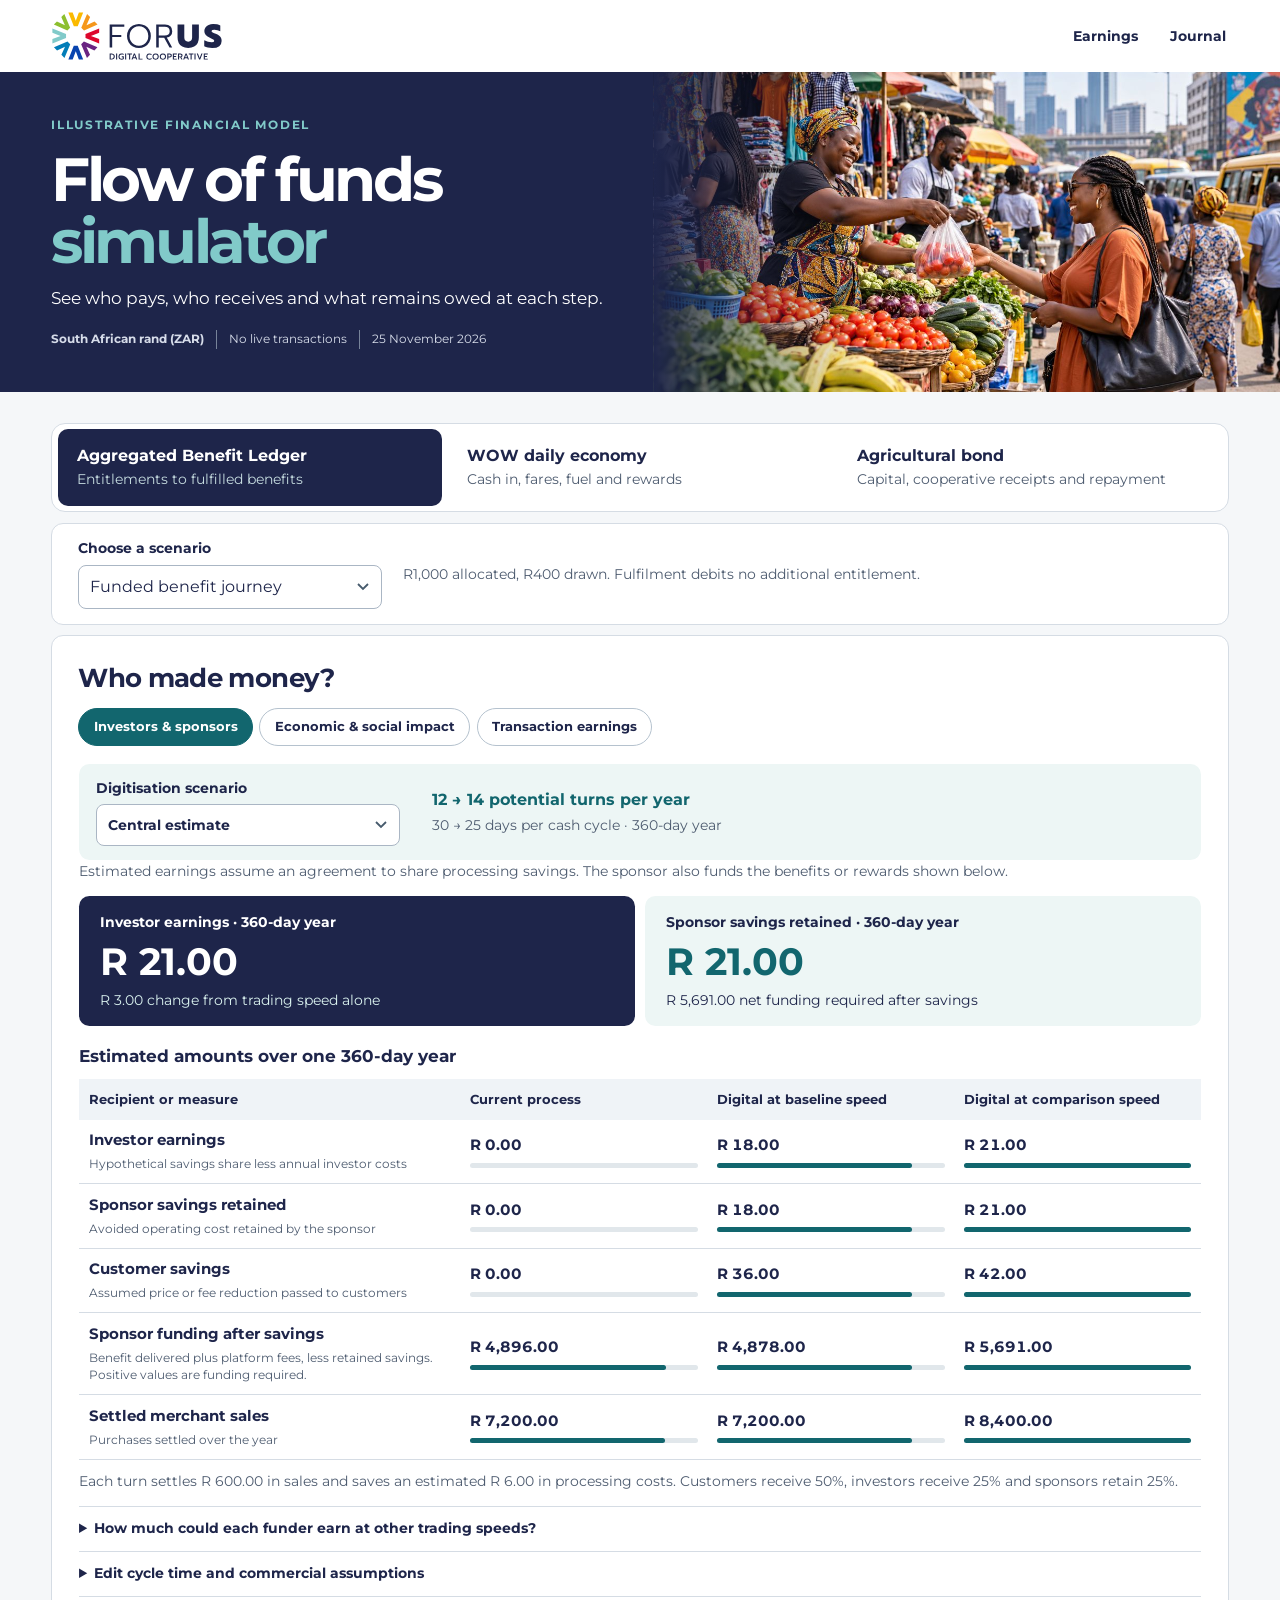
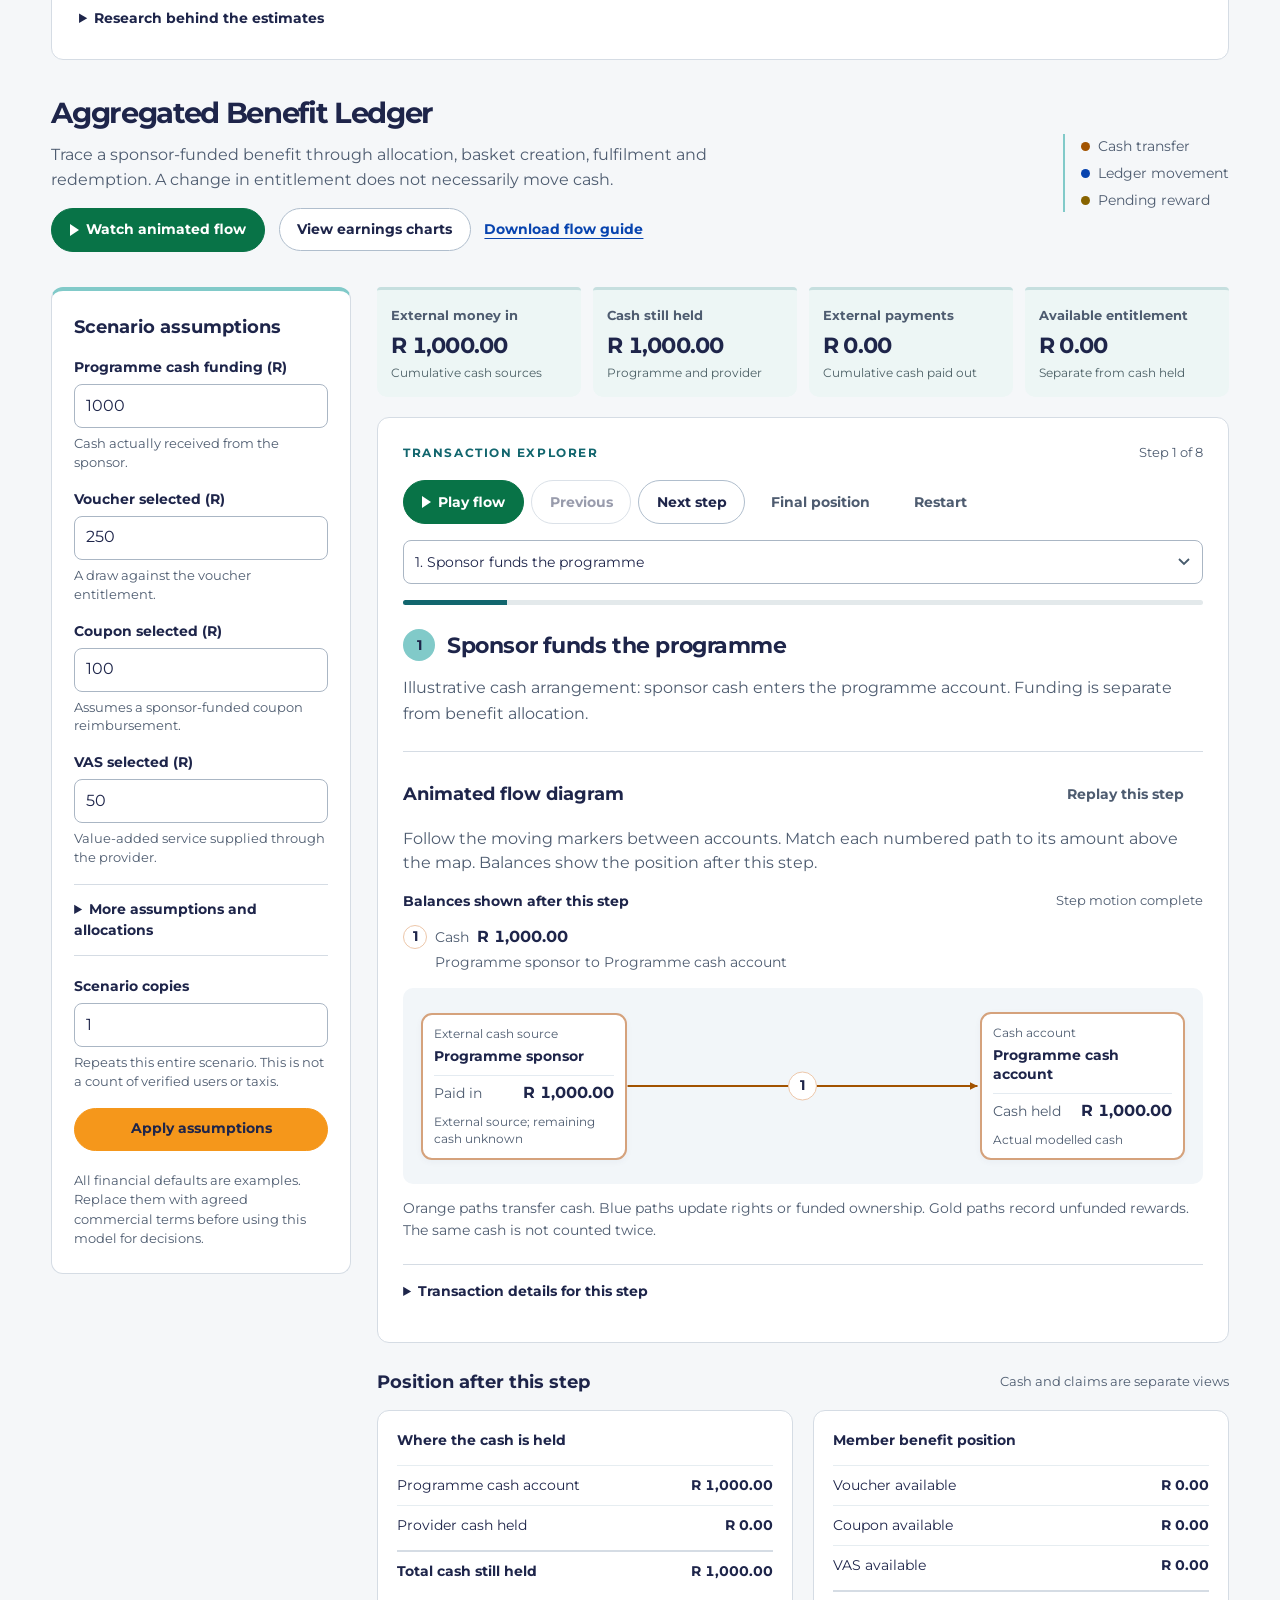
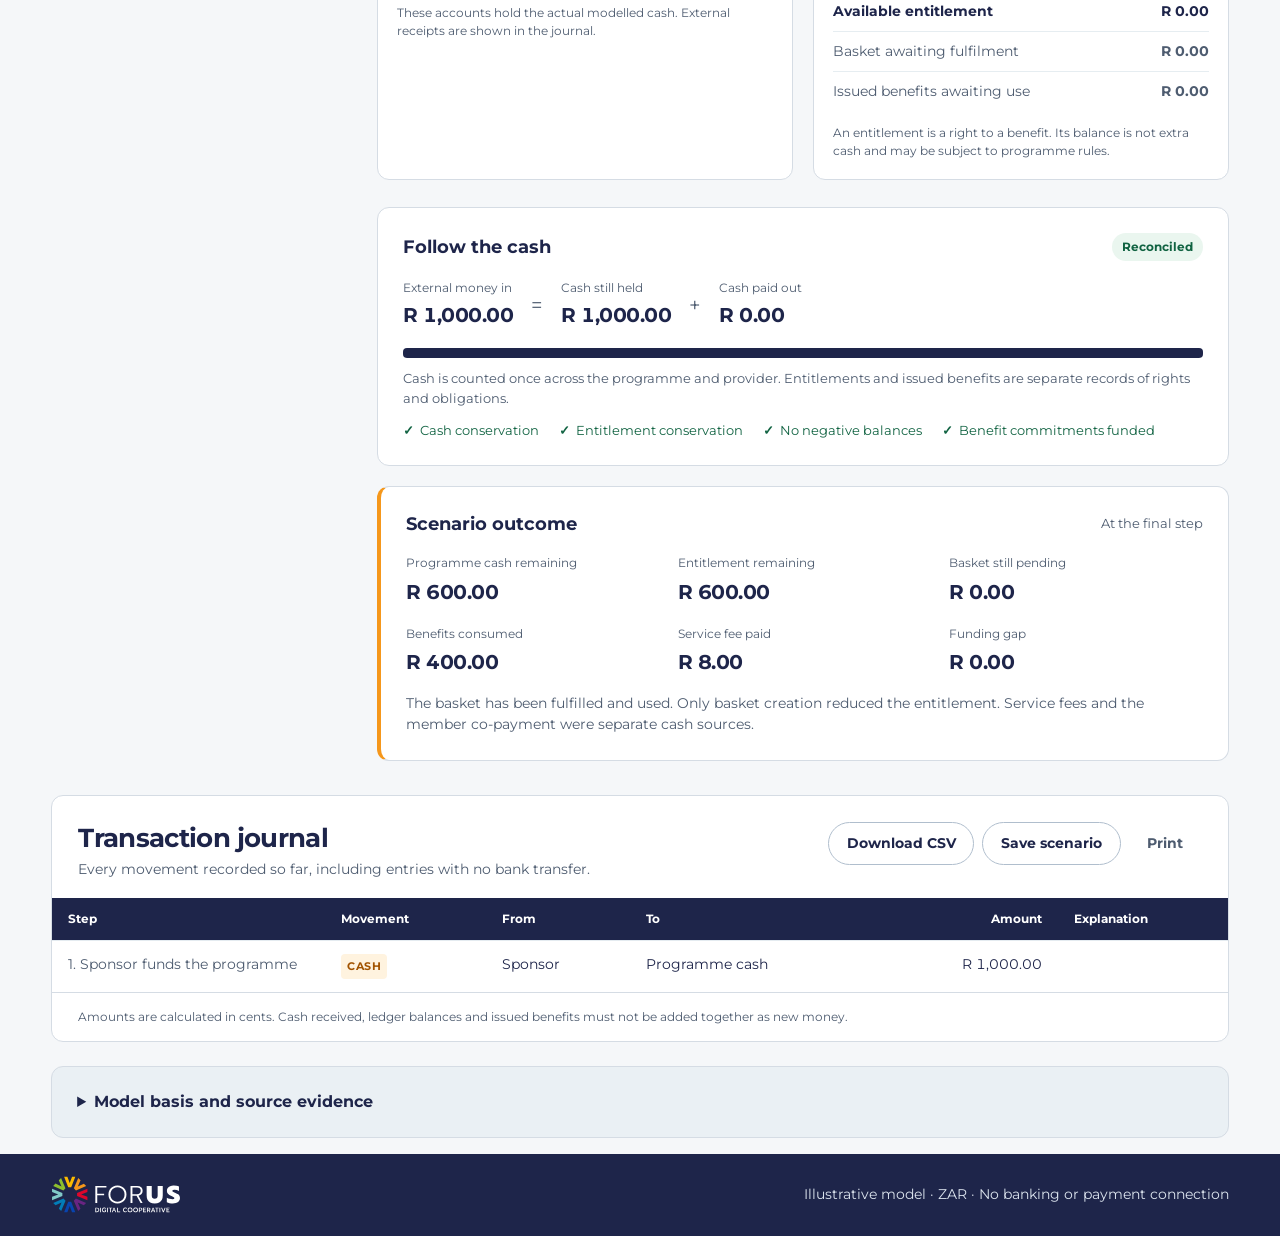
==== commit 27c7088e: "Highlight flow playback controls in green with play and pause icons" ====
--- a/index.html
+++ b/index.html
@@ -9,14 +9,15 @@
   <link rel="stylesheet" href="styles.css?v=earnings1">
   <link rel="stylesheet" href="diagram.css">
   <link rel="preload" href="brand/montserrat-700.ttf" as="font" type="font/ttf" crossorigin>
-  <link rel="stylesheet" href="forus.css?v=3">
-  <script src="model.js" defer></script>
+  <link rel="stylesheet" href="forus.css?v=playback1">
+  <script src="model.js?v=fleet1" defer></script>
   <script src="bond-model.js" defer></script>
   <script src="diagram.js?v=brand1" defer></script>
   <script src="participant-charts.js" defer></script>
   <script src="impact.js" defer></script>
-  <script src="velocity.js" defer></script>
-  <script src="app.js?v=returns1" defer></script>
+  <script src="velocity.js?v=fleet1" defer></script>
+  <script src="fuel-fleet.js" defer></script>
+  <script src="app.js?v=fleet1" defer></script>
 </head>
 <body class="simulator">
 <header class="masthead">
@@ -52,6 +53,7 @@
     <div class="journal-header earnings-header">
       <div><h2 id="earnings-heading" tabindex="-1">Who made money?</h2>
         <div class="return-switch" role="group" aria-label="Earnings and impact views">
+          <button type="button" id="show-fleet" aria-pressed="false" aria-controls="fleet-panel" hidden>Fuel fleet earnings</button>
           <button type="button" id="show-capital" aria-pressed="true" aria-controls="velocity-panel">Investors &amp; sponsors</button>
           <button type="button" id="show-impact" aria-pressed="false" aria-controls="impact-panel">Economic &amp; social impact</button>
           <button type="button" id="show-participants" aria-pressed="false" aria-controls="participant-panel">Transaction earnings</button>
@@ -66,6 +68,23 @@
         </select></label>
         <div><strong id="velocity-turns"></strong><p id="velocity-days"></p></div>
       </div>
+      <section id="fleet-panel" aria-labelledby="fleet-heading" hidden>
+        <h3 id="fleet-heading">What could a larger fuel fleet earn?</h3>
+        <p>Start with a month of reported WOW fuel purchases. Vehicle counts and commercial terms are illustrative. Change them to compare annual earnings.</p>
+        <div class="fleet-controls">
+          <label class="field">Reported starting month<select id="fleet-month"></select></label>
+          <label class="field">Starting vehicles (assumed)<input id="fleet-start" type="number" min="1" max="1000000" step="1" value="100"></label>
+          <label class="field">Participating vehicles<input id="fleet-target" type="number" min="0" max="1000000" step="1" value="200"></label>
+          <div><label class="field">Target turns per year<input id="fleet-turns" type="number" min="0" max="360" step="1" value="14"></label><button type="button" class="edit-preset" id="fleet-follow" hidden>Use digitisation scenario</button></div>
+        </div>
+        <label class="fleet-demand"><input type="checkbox" id="fleet-demand" checked> Extra turns can serve additional fuel demand</label>
+        <div id="fleet-results" aria-live="polite" aria-atomic="true"></div>
+        <details id="fleet-method"><summary>Sources and calculation</summary>
+          <p>The <cite>WOW Impact Engine</cite> reports monthly litres and total distributions of R33,556 over 17,135 litres from October 2025 to January 2026. Monthly figures add to 17,134 litres. The projected rebate per litre uses the reported period totals at full precision. The starting vehicle count and baseline turns are assumptions.</p>
+          <p>Annual fuel volume starts at 12 times the selected month’s litres. Scale by participating vehicles divided by starting vehicles, then by target turns divided by baseline turns. Turning off additional demand caps fuel per vehicle at the starting annual rate. Each turn represents a funded cycle with constant litres per vehicle per turn.</p>
+          <p>The selected WOW scenario supplies the fuel price, merchant settlement rate, rebate funding rate and recipient shares. Cash-in must settle for purchases to proceed. Reported litres replace the example’s batch size. Each annual projection rounds cash flows to cents.</p>
+        </details>
+      </section>
       <div id="velocity-panel">
         <p id="velocity-summary"></p>
         <div id="velocity-results" aria-live="polite" aria-atomic="true"></div>
@@ -84,15 +103,11 @@
           <div class="impact-distribution">
             <div><strong class="impact-total">R33,556</strong><p>WOW reports this amount was distributed to operators, drivers, associations, regions and the province. Across the reported 17,135 litres, that averages about R1.96 distributed per litre.</p></div>
             <div><h4>Litres dispensed through the rebate programme</h4>
-              <ul>
-                <li><span>Oct 2025</span><strong>200 L</strong><span class="impact-track" aria-hidden="true"><i style="width:1.73%"></i></span></li>
-                <li><span>Nov 2025</span><strong>1,735 L</strong><span class="impact-track" aria-hidden="true"><i style="width:15.00%"></i></span></li>
-                <li><span>Dec 2025</span><strong>3,630 L</strong><span class="impact-track" aria-hidden="true"><i style="width:31.38%"></i></span></li>
-                <li><span>Jan 2026</span><strong>11,569 L</strong><span class="impact-track" aria-hidden="true"><i style="width:100%"></i></span></li>
-              </ul>
+              <ul id="wow-history-months"></ul>
             </div>
           </div>
-          <p class="velocity-foot">The <cite>WOW Impact Engine</cite> reports these figures in “What we can showcase”. Its monthly volumes sum to 17,134 litres, one litre below its stated total. The chart provides historical context. Independent verification requires the underlying settlement records.</p>
+          <p class="velocity-foot">The <cite>WOW Impact Engine</cite> reports these figures in “What we can showcase”. Its monthly volumes sum to 17,134 litres, one litre below its stated total. Independent verification requires the underlying settlement records.</p>
+          <button type="button" id="open-fleet" class="edit-preset">Explore earnings at these fuel volumes</button>
         </section>
         <details class="velocity-evidence"><summary>How to verify social impact</summary>
           <p>The WOW Impact Engine defines value returned by beneficiary class. Here the cash flows are scenarios. Verified results require matching sponsor settlement to wallet credits, reversals and the member registry for the reporting period.</p>
@@ -139,7 +154,7 @@
     </div>
   </section>
   <section class="model-intro" aria-labelledby="model-heading">
-    <div><h2 id="model-heading">Aggregated Benefit Ledger</h2><p id="model-description"></p><div class="intro-actions"><button id="watch-flow" class="button primary" type="button" aria-controls="flow-diagram">Watch animated flow</button><button id="view-earnings" class="button" type="button" aria-controls="earnings">View earnings charts</button><a id="guide-link" class="guide-link" href="docs/FORUS_Aggregated_Benefit_Ledger_Funds_Flow.docx" download>Download flow guide</a></div></div>
+    <div><h2 id="model-heading">Aggregated Benefit Ledger</h2><p id="model-description"></p><div class="intro-actions"><button id="watch-flow" class="button playback" type="button" aria-controls="flow-diagram">Watch animated flow</button><button id="view-earnings" class="button" type="button" aria-controls="earnings">View earnings charts</button><a id="guide-link" class="guide-link" href="docs/FORUS_Aggregated_Benefit_Ledger_Funds_Flow.docx" download>Download flow guide</a></div></div>
     <div class="model-key"><span><i class="key-dot cash"></i>Cash transfer</span><span><i class="key-dot ledger"></i>Ledger movement</span><span><i class="key-dot pending"></i><span id="pending-legend">Pending reward</span></span></div>
   </section>
   <div class="layout">
@@ -160,7 +175,7 @@
       <section class="step-card" aria-labelledby="step-title">
         <div class="step-topline"><span class="section-label">Transaction explorer</span><span class="step-counter" id="step-counter"></span></div>
         <div class="step-controls">
-          <button class="button primary" id="play-button" type="button">Play flow</button>
+          <button class="button playback" id="play-button" type="button" aria-controls="flow-diagram" aria-pressed="false">Play flow</button>
           <button class="button" id="previous-button" type="button">Previous</button>
           <button class="button" id="next-button" type="button">Next step</button>
           <button class="button quiet" id="finish-button" type="button">Final position</button>
--- a/forus.css
+++ b/forus.css
@@ -165,6 +165,45 @@
 .impact-distribution ul { list-style: none; padding: 0; margin: 0; }
 .impact-distribution li { display: grid; grid-template-columns: 1fr auto; gap: .1rem .5rem; margin-top: .55rem; font-size: .86rem; }
 .impact-track { grid-column: 1 / -1; }
+#fleet-panel { margin-block: 1.1rem .5rem; }
+#fleet-panel h3 { margin: 0 0 .25rem; }
+#fleet-panel h4 { margin: 1.2rem 0 .65rem; }
+#fleet-panel p { margin: .4rem 0 .75rem; }
+.fleet-controls { display: grid; grid-template-columns: minmax(13rem,1.4fr) repeat(3,minmax(0,1fr)); gap: .85rem 1rem; align-items: start; }
+.fleet-controls .field { display: block; margin: 0; min-width: 0; }
+.fleet-controls input[type="number"] { display: block; width: 100%; margin-top: .35rem; min-height: 42px; }
+.fleet-demand { display: inline-flex; align-items: center; gap: .55rem; margin-top: .85rem; font-size: .9rem; cursor: pointer; }
+.fleet-demand input { width: 1.15rem; height: 1.15rem; accent-color: var(--teal); }
+.fleet-stages,.fleet-charts { display: grid; grid-template-columns: repeat(3,minmax(0,1fr)); gap: .7rem; }
+.fleet-stages > div { display: grid; align-content: start; gap: .18rem; background: #f1f4f8; border-radius: .6rem; padding: .8rem 1rem; }
+.fleet-stages > div:last-child { background: var(--navy); color: #fff; }
+.fleet-stages span,.fleet-stages small { font-size: .8rem; }
+.fleet-stages strong { font-size: clamp(1.1rem,2.3vw,1.75rem); overflow-wrap: anywhere; }
+.fleet-chart { --bar: var(--navy); display: flex; flex-direction: column; padding: .95rem; border: 1px solid var(--border); border-radius: .6rem; }
+.fleet-chart.fleet-sponsor { --bar: #a05409; }
+.fleet-chart.fleet-members { --bar: var(--teal); }
+#fleet-panel .fleet-chart h4 { margin: 0; }
+#fleet-panel .fleet-chart p { font-size: .82rem; }
+.fleet-chart ul { display: grid; gap: .8rem; list-style: none; margin: auto 0 0; padding: 0; }
+.fleet-chart li { display: flex; flex-wrap: wrap; align-items: baseline; justify-content: space-between; gap: .1rem .35rem; font-size: .8rem; }
+.fleet-chart li strong { font-variant-numeric: tabular-nums; overflow-wrap: anywhere; }
+.fleet-track { width: 100%; position: relative; height: .48rem; background: #e4e9ec; border-radius: 3px; margin-block: .1rem; }
+.fleet-track i { position: absolute; height: 100%; background: var(--bar); border-radius: 2px; }
+.fleet-track b { position: absolute; top: -.1rem; bottom: -.1rem; border-left: 1px solid #788390; }
+.fleet-funding { background: var(--mist); padding: .8rem 1rem; border-radius: .55rem; }
+#fleet-panel .fleet-funding p { margin-bottom: 0; }
+#projection-panel[data-view="fleet"] #velocity-method { display: none; }
+@media (max-width: 900px) {
+  .fleet-controls { grid-template-columns: repeat(2,minmax(0,1fr)); }
+  .fleet-charts { grid-template-columns: 1fr; }
+}
+@media (max-width: 620px) {
+  .fleet-stages { grid-template-columns: 1fr; gap: .35rem; }
+  .fleet-stages > div { grid-template-columns: 1fr auto; align-items: baseline; }
+  .fleet-stages small { grid-column: 1 / -1; }
+  .fleet-controls > .field:first-child { grid-column: 1 / -1; }
+  .fleet-controls > div { grid-column: 1 / -1; }
+}
 @media (max-width: 700px) {
   .scenario-control .field { flex: 1 1 13rem; }
   .scenario-control .field-help { flex-basis: 100%; }
@@ -195,6 +234,20 @@
 .button:hover:not(:disabled) { background: var(--mist); border-color: #719a9d; }
 .button.primary, .guide-hero .button { background: var(--orange); color: var(--navy); border-color: var(--orange); }
 .button.primary:hover:not(:disabled), .guide-hero .button:hover { background: #ffae39; border-color: #ffae39; }
+.button.playback {
+  display: inline-flex; align-items: center; justify-content: center; gap: .55em; min-height: 44px;
+  background: #087347; border-color: #087347; color: white;
+}
+.button.playback:hover:not(:disabled) { background: #075d39; border-color: #075d39; }
+.button.playback:active:not(:disabled) { background: #06472d; border-color: #06472d; }
+.button.playback::before {
+  content: ""; width: 0; height: 0; flex: none;
+  border-style: solid; border-width: .43em 0 .43em .69em; border-color: transparent transparent transparent currentColor;
+}
+.button.playback[aria-pressed="true"]::before {
+  box-sizing: border-box; width: .69em; height: .86em;
+  border-width: 0 .24em; border-color: currentColor;
+}
 .button.quiet { background: transparent; border-color: transparent; color: var(--muted); }
 .button.quiet:hover:not(:disabled) { background: #edf1f6; }
 .guide-link { color: var(--deep-blue); }
